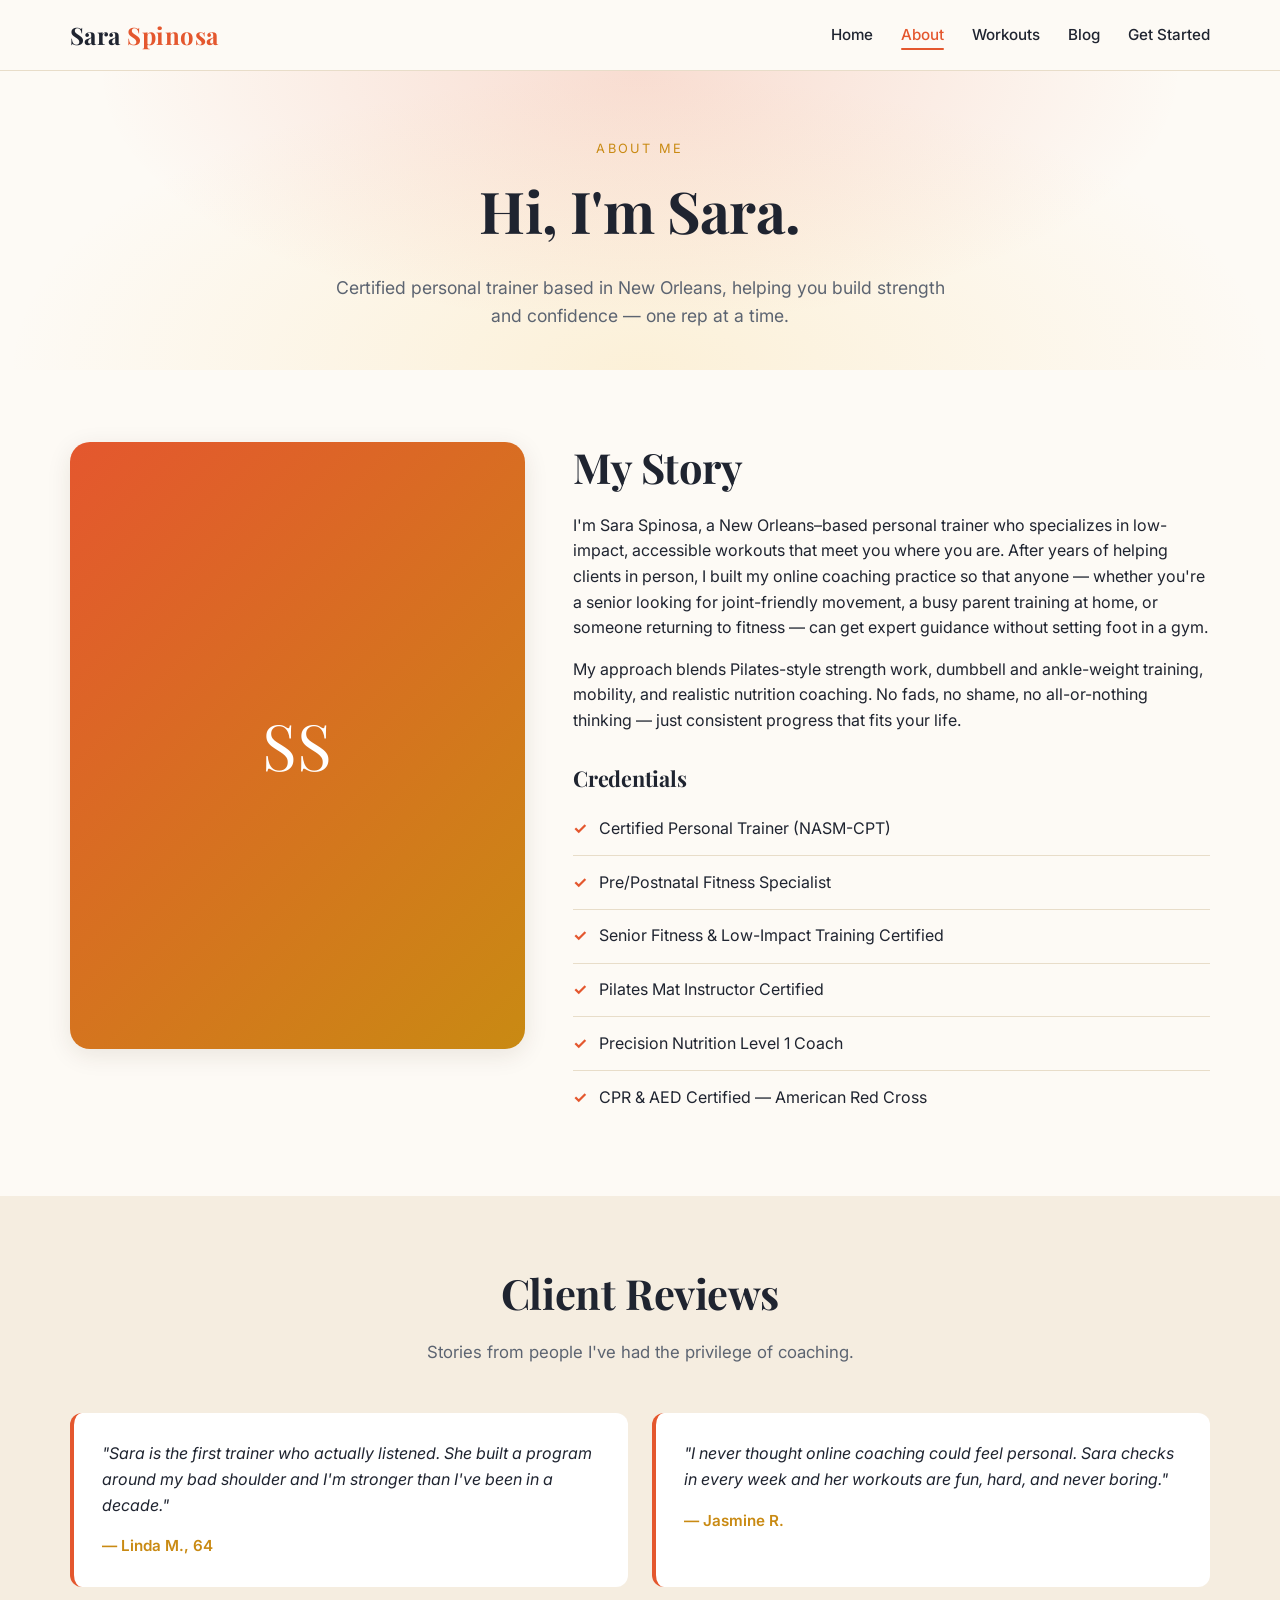
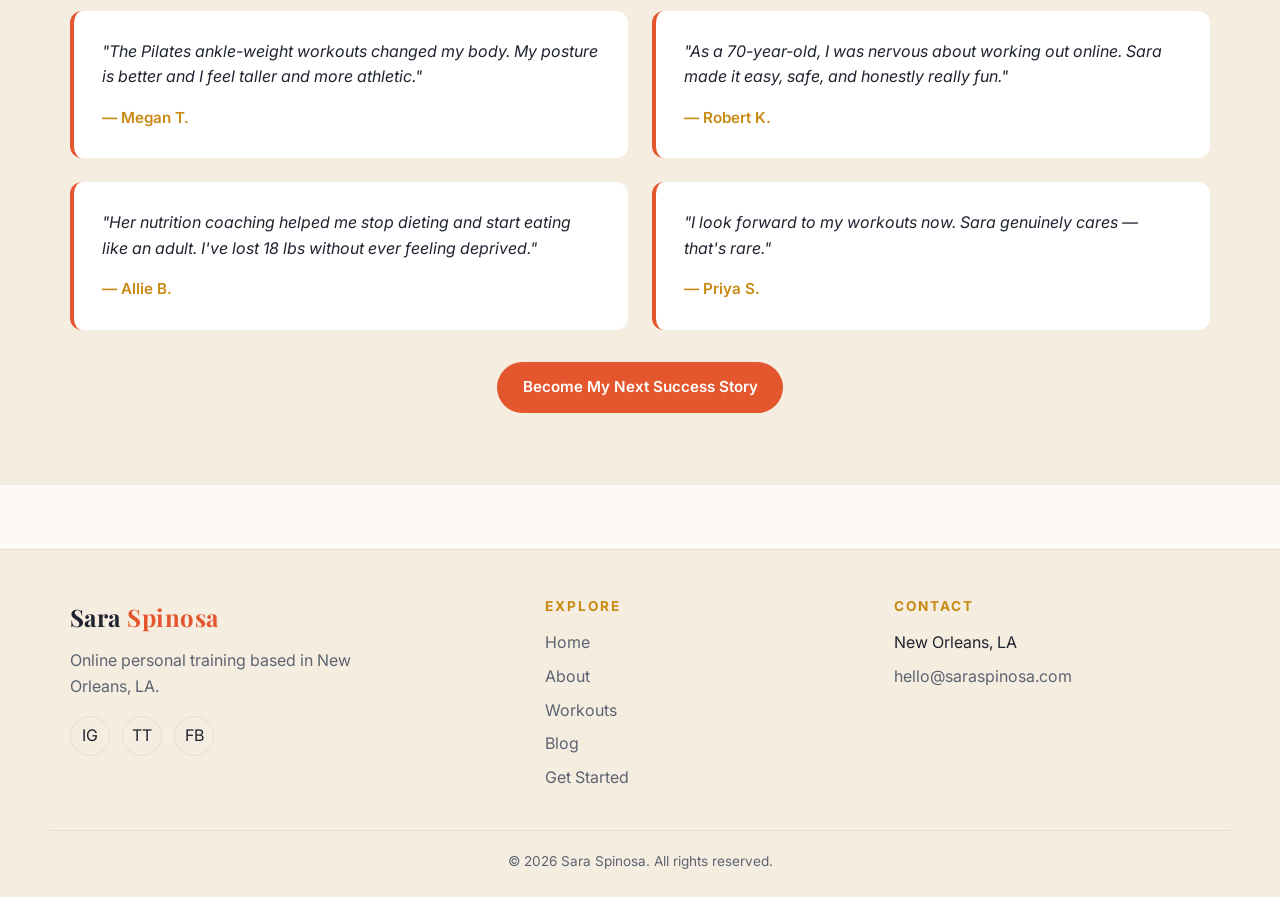
==== about.html @ 0bcc3a2d "Add files via upload" ====
<!DOCTYPE html>
<html lang="en">
<head>
  <meta charset="UTF-8" />
  <meta name="viewport" content="width=device-width, initial-scale=1.0" />
  <title>About Sara — Personal Trainer in New Orleans</title>
  <meta name="description" content="Meet Sara Spinosa — certified personal trainer in New Orleans, LA, specializing in low-impact, Pilates-style, and at-home strength training." />
  <link rel="preconnect" href="https://fonts.googleapis.com" />
  <link rel="preconnect" href="https://fonts.gstatic.com" crossorigin />
  <link href="https://fonts.googleapis.com/css2?family=Inter:wght@400;500;600;700&family=Playfair+Display:wght@600;700&display=swap" rel="stylesheet" />
  <link rel="stylesheet" href="css/styles.css" />
</head>
<body>
  <header class="navbar">
    <div class="nav-inner">
      <a href="index.html" class="brand">Sara <span>Spinosa</span></a>
      <button class="nav-toggle" aria-label="Toggle menu">☰</button>
      <ul class="nav-links">
        <li><a href="index.html">Home</a></li>
        <li><a href="about.html">About</a></li>
        <li><a href="workouts.html">Workouts</a></li>
        <li><a href="blog.html">Blog</a></li>
        <li><a href="contact.html">Get Started</a></li>
      </ul>
    </div>
  </header>

  <section class="page-hero">
    <div class="container">
      <span class="hero-eyebrow">About Me</span>
      <h1>Hi, I'm Sara.</h1>
      <p>Certified personal trainer based in New Orleans, helping you build strength and confidence — one rep at a time.</p>
    </div>
  </section>

  <section class="section">
    <div class="container about-grid">
      <div class="profile-image" aria-label="Photo of Sara Spinosa">SS</div>
      <div>
        <h2>My Story</h2>
        <p>
          I'm Sara Spinosa, a New Orleans–based personal trainer who specializes in
          low-impact, accessible workouts that meet you where you are. After years
          of helping clients in person, I built my online coaching practice so that
          anyone — whether you're a senior looking for joint-friendly movement, a
          busy parent training at home, or someone returning to fitness — can get
          expert guidance without setting foot in a gym.
        </p>
        <p>
          My approach blends Pilates-style strength work, dumbbell and ankle-weight
          training, mobility, and realistic nutrition coaching. No fads, no shame,
          no all-or-nothing thinking — just consistent progress that fits your life.
        </p>

        <h3 style="margin-top:2rem;">Credentials</h3>
        <ul class="cred-list">
          <li>Certified Personal Trainer (NASM-CPT)</li>
          <li>Pre/Postnatal Fitness Specialist</li>
          <li>Senior Fitness &amp; Low-Impact Training Certified</li>
          <li>Pilates Mat Instructor Certified</li>
          <li>Precision Nutrition Level 1 Coach</li>
          <li>CPR &amp; AED Certified — American Red Cross</li>
        </ul>
      </div>
    </div>
  </section>

  <section class="section alt">
    <div class="container">
      <div class="section-header">
        <h2>Client Reviews</h2>
        <p>Stories from people I've had the privilege of coaching.</p>
      </div>
      <div class="grid cols-2">
        <div class="testimonial">
          <p>"Sara is the first trainer who actually listened. She built a program around my bad shoulder and I'm stronger than I've been in a decade."</p>
          <div class="who">— Linda M., 64</div>
        </div>
        <div class="testimonial">
          <p>"I never thought online coaching could feel personal. Sara checks in every week and her workouts are fun, hard, and never boring."</p>
          <div class="who">— Jasmine R.</div>
        </div>
        <div class="testimonial">
          <p>"The Pilates ankle-weight workouts changed my body. My posture is better and I feel taller and more athletic."</p>
          <div class="who">— Megan T.</div>
        </div>
        <div class="testimonial">
          <p>"As a 70-year-old, I was nervous about working out online. Sara made it easy, safe, and honestly really fun."</p>
          <div class="who">— Robert K.</div>
        </div>
        <div class="testimonial">
          <p>"Her nutrition coaching helped me stop dieting and start eating like an adult. I've lost 18 lbs without ever feeling deprived."</p>
          <div class="who">— Allie B.</div>
        </div>
        <div class="testimonial">
          <p>"I look forward to my workouts now. Sara genuinely cares — that's rare."</p>
          <div class="who">— Priya S.</div>
        </div>
      </div>
      <div class="text-center mt-2">
        <a href="contact.html" class="btn btn-primary">Become My Next Success Story</a>
      </div>
    </div>
  </section>

  <footer class="footer">
    <div class="container footer-grid">
      <div>
        <div class="brand">Sara <span style="color:var(--color-primary);">Spinosa</span></div>
        <p style="color:var(--color-muted); margin-top:0.75rem; max-width:340px;">
          Online personal training based in New Orleans, LA.
        </p>
        <div class="socials">
          <a href="https://instagram.com" target="_blank" rel="noopener" aria-label="Instagram">IG</a>
          <a href="https://tiktok.com" target="_blank" rel="noopener" aria-label="TikTok">TT</a>
          <a href="https://facebook.com" target="_blank" rel="noopener" aria-label="Facebook">FB</a>
        </div>
      </div>
      <div>
        <h4>Explore</h4>
        <ul>
          <li><a href="index.html">Home</a></li>
          <li><a href="about.html">About</a></li>
          <li><a href="workouts.html">Workouts</a></li>
          <li><a href="blog.html">Blog</a></li>
          <li><a href="contact.html">Get Started</a></li>
        </ul>
      </div>
      <div>
        <h4>Contact</h4>
        <ul>
          <li>New Orleans, LA</li>
          <li><a href="mailto:hello@saraspinosa.com">hello@saraspinosa.com</a></li>
        </ul>
      </div>
    </div>
    <div class="footer-bottom container">
      © <span id="year"></span> Sara Spinosa. All rights reserved.
    </div>
  </footer>

  <script src="js/main.js"></script>
</body>
</html>
---- css/styles.css ----
/* =============================
   Sara Spinosa — Personal Trainer
   Global Stylesheet
   ============================= */

:root {
  --color-bg: #fdfaf5;          /* warm off-white */
  --color-bg-alt: #f5ede0;      /* soft cream */
  --color-surface: #ffffff;
  --color-text: #1f2430;        /* deep charcoal */
  --color-muted: #5c6471;
  --color-primary: #e4572e;     /* warm coral / NOLA terracotta */
  --color-primary-dark: #b8421f;
  --color-accent: #c98a13;      /* deeper gold for contrast on light bg */
  --color-border: #e8ddc9;
  --shadow-md: 0 6px 24px rgba(60, 40, 20, 0.10);
  --radius-sm: 6px;
  --radius-md: 12px;
  --radius-lg: 20px;
  --max-width: 1180px;
  --font-display: "Playfair Display", "Georgia", serif;
  --font-body: "Inter", system-ui, -apple-system, "Segoe UI", Roboto, sans-serif;
}

* { box-sizing: border-box; }

html { scroll-behavior: smooth; }

body {
  margin: 0;
  font-family: var(--font-body);
  background: var(--color-bg);
  color: var(--color-text);
  line-height: 1.6;
  -webkit-font-smoothing: antialiased;
}

img { max-width: 100%; display: block; }

a {
  color: var(--color-accent);
  text-decoration: none;
  transition: color 0.2s ease;
}
a:hover { color: var(--color-primary); }

h1, h2, h3, h4 {
  font-family: var(--font-display);
  font-weight: 700;
  line-height: 1.2;
  margin: 0 0 0.5em;
  letter-spacing: -0.01em;
}
h1 { font-size: clamp(2.2rem, 5vw, 3.6rem); }
h2 { font-size: clamp(1.8rem, 3.5vw, 2.6rem); }
h3 { font-size: 1.35rem; }

p { margin: 0 0 1em; }

.container {
  max-width: var(--max-width);
  margin: 0 auto;
  padding: 0 1.25rem;
}

/* ---------- Navbar ---------- */
.navbar {
  position: sticky;
  top: 0;
  z-index: 50;
  background: rgba(253, 250, 245, 0.92);
  backdrop-filter: blur(10px);
  border-bottom: 1px solid var(--color-border);
}
.nav-inner {
  max-width: var(--max-width);
  margin: 0 auto;
  padding: 1rem 1.25rem;
  display: flex;
  align-items: center;
  justify-content: space-between;
}
.brand {
  font-family: var(--font-display);
  font-size: 1.5rem;
  color: var(--color-text);
  font-weight: 700;
  letter-spacing: 0.02em;
}
.brand span { color: var(--color-primary); }

.nav-links {
  display: flex;
  gap: 1.75rem;
  list-style: none;
  margin: 0;
  padding: 0;
}
.nav-links a {
  color: var(--color-text);
  font-weight: 500;
  font-size: 0.95rem;
  position: relative;
}
.nav-links a.active,
.nav-links a:hover { color: var(--color-primary); }
.nav-links a.active::after {
  content: "";
  position: absolute;
  left: 0; right: 0; bottom: -6px;
  height: 2px;
  background: var(--color-primary);
  border-radius: 2px;
}

.nav-toggle {
  display: none;
  background: none;
  border: 0;
  color: var(--color-text);
  font-size: 1.5rem;
  cursor: pointer;
}

@media (max-width: 760px) {
  .nav-toggle { display: block; }
  .nav-links {
    position: absolute;
    top: 100%;
    left: 0; right: 0;
    flex-direction: column;
    background: var(--color-bg-alt);
    padding: 1rem 1.25rem;
    gap: 1rem;
    border-bottom: 1px solid var(--color-border);
    display: none;
  }
  .nav-links.open { display: flex; }
}

/* ---------- Buttons ---------- */
.btn {
  display: inline-block;
  padding: 0.85rem 1.6rem;
  border-radius: 999px;
  font-weight: 600;
  font-size: 0.95rem;
  cursor: pointer;
  border: 0;
  transition: transform 0.15s ease, background 0.2s ease, color 0.2s ease;
}
.btn-primary {
  background: var(--color-primary);
  color: #fff;
}
.btn-primary:hover {
  background: var(--color-primary-dark);
  color: #fff;
  transform: translateY(-1px);
}
.btn-outline {
  background: transparent;
  color: var(--color-text);
  border: 2px solid var(--color-border);
}
.btn-outline:hover {
  border-color: var(--color-primary);
  color: var(--color-primary);
}

/* ---------- Hero ---------- */
.hero {
  position: relative;
  padding: 5rem 0 4rem;
  background:
    radial-gradient(ellipse at top right, rgba(228, 87, 46, 0.18), transparent 60%),
    radial-gradient(ellipse at bottom left, rgba(246, 196, 83, 0.22), transparent 60%),
    var(--color-bg);
  overflow: hidden;
}
.hero-grid {
  display: grid;
  grid-template-columns: 1.1fr 1fr;
  gap: 3rem;
  align-items: center;
}
.hero-eyebrow {
  display: inline-block;
  text-transform: uppercase;
  letter-spacing: 0.18em;
  font-size: 0.8rem;
  color: var(--color-accent);
  margin-bottom: 1rem;
}
.hero p.lead {
  font-size: 1.15rem;
  color: var(--color-muted);
  max-width: 540px;
  margin-bottom: 2rem;
}
.hero-cta { display: flex; gap: 1rem; flex-wrap: wrap; }

.hero-media {
  aspect-ratio: 4 / 5;
  background: linear-gradient(135deg, #fff5e6, #fce5cf);
  border-radius: var(--radius-lg);
  border: 1px solid var(--color-border);
  display: flex;
  align-items: center;
  justify-content: center;
  color: var(--color-muted);
  font-size: 0.9rem;
  text-align: center;
  padding: 1rem;
  box-shadow: var(--shadow-md);
}

@media (max-width: 820px) {
  .hero-grid { grid-template-columns: 1fr; }
  .hero-media { aspect-ratio: 16 / 10; }
}

/* ---------- Sections ---------- */
section.section {
  padding: 4.5rem 0;
}
section.section.alt { background: var(--color-bg-alt); }

.section-header {
  text-align: center;
  max-width: 720px;
  margin: 0 auto 3rem;
}
.section-header p {
  color: var(--color-muted);
  font-size: 1.05rem;
}

/* ---------- Cards / Grid ---------- */
.grid {
  display: grid;
  gap: 1.5rem;
}
.grid.cols-3 { grid-template-columns: repeat(3, 1fr); }
.grid.cols-2 { grid-template-columns: repeat(2, 1fr); }

@media (max-width: 880px) {
  .grid.cols-3 { grid-template-columns: 1fr 1fr; }
}
@media (max-width: 580px) {
  .grid.cols-3, .grid.cols-2 { grid-template-columns: 1fr; }
}

.card {
  background: var(--color-surface);
  border: 1px solid var(--color-border);
  border-radius: var(--radius-md);
  padding: 1.6rem;
  transition: transform 0.2s ease, border-color 0.2s ease;
}
.card:hover {
  transform: translateY(-3px);
  border-color: var(--color-primary);
}
.card .icon {
  font-size: 1.6rem;
  margin-bottom: 0.75rem;
}
.card h3 { margin-bottom: 0.5rem; }
.card p { color: var(--color-muted); margin: 0; }

/* ---------- Video grid ---------- */
.video-card {
  background: var(--color-surface);
  border: 1px solid var(--color-border);
  border-radius: var(--radius-md);
  overflow: hidden;
  display: flex;
  flex-direction: column;
}
.video-thumb {
  aspect-ratio: 16 / 9;
  background: linear-gradient(135deg, #fce5cf, #f5d6b3);
  display: flex;
  align-items: center;
  justify-content: center;
  color: #6b5740;
  font-weight: 500;
  position: relative;
}
.video-thumb::after {
  content: "▶";
  position: absolute;
  width: 56px; height: 56px;
  border-radius: 50%;
  background: rgba(228, 87, 46, 0.9);
  color: #fff;
  display: flex;
  align-items: center;
  justify-content: center;
  font-size: 1.2rem;
  padding-left: 4px;
  box-shadow: 0 4px 12px rgba(0,0,0,0.4);
}
.video-card .body {
  padding: 1.1rem 1.25rem 1.4rem;
}
.video-card h4 {
  margin: 0 0 0.3rem;
  font-family: var(--font-body);
  font-size: 1.05rem;
}
.video-card p { color: var(--color-muted); margin: 0; font-size: 0.92rem; }

/* ---------- Testimonials ---------- */
.testimonial {
  background: var(--color-surface);
  border-radius: var(--radius-md);
  padding: 1.75rem;
  border-left: 4px solid var(--color-primary);
}
.testimonial p { font-style: italic; color: var(--color-text); }
.testimonial .who {
  margin-top: 1rem;
  color: var(--color-accent);
  font-weight: 600;
  font-style: normal;
  font-size: 0.95rem;
}

/* ---------- Form ---------- */
.form {
  background: var(--color-surface);
  padding: 2rem;
  border-radius: var(--radius-md);
  border: 1px solid var(--color-border);
}
.form .row {
  display: grid;
  grid-template-columns: 1fr 1fr;
  gap: 1rem;
}
@media (max-width: 580px) { .form .row { grid-template-columns: 1fr; } }

.field { margin-bottom: 1.1rem; }
.field label {
  display: block;
  font-size: 0.9rem;
  margin-bottom: 0.4rem;
  color: var(--color-muted);
  font-weight: 500;
}
.field input,
.field select,
.field textarea {
  width: 100%;
  padding: 0.75rem 0.9rem;
  background: #fffaf2;
  border: 1px solid var(--color-border);
  border-radius: var(--radius-sm);
  color: var(--color-text);
  font-family: inherit;
  font-size: 1rem;
  transition: border-color 0.2s ease;
}
.field textarea { min-height: 120px; resize: vertical; }
.field input:focus,
.field select:focus,
.field textarea:focus {
  outline: none;
  border-color: var(--color-primary);
}
.checkbox-group {
  display: grid;
  grid-template-columns: repeat(2, 1fr);
  gap: 0.5rem;
}
.checkbox-group label {
  display: flex;
  align-items: center;
  gap: 0.5rem;
  font-size: 0.95rem;
  color: var(--color-text);
  font-weight: 400;
}
@media (max-width: 580px) { .checkbox-group { grid-template-columns: 1fr; } }

.form-success {
  display: none;
  background: #e6f6e8;
  border: 1px solid #6db872;
  color: #1f5723;
  padding: 1rem;
  border-radius: var(--radius-sm);
  margin-bottom: 1rem;
}
.form-error {
  display: none;
  background: #fdecea;
  border: 1px solid #d8625b;
  color: #7a1f1a;
  padding: 1rem;
  border-radius: var(--radius-sm);
  margin-bottom: 1rem;
}
.form-error.show { display: block; }
.form-success.show { display: block; }

/* ---------- Blog list ---------- */
.blog-card {
  background: var(--color-surface);
  border: 1px solid var(--color-border);
  border-radius: var(--radius-md);
  padding: 1.75rem;
  display: flex;
  flex-direction: column;
  transition: border-color 0.2s ease, transform 0.2s ease;
}
.blog-card:hover { border-color: var(--color-primary); transform: translateY(-3px); }
.blog-card .meta {
  font-size: 0.8rem;
  text-transform: uppercase;
  letter-spacing: 0.12em;
  color: var(--color-accent);
  margin-bottom: 0.5rem;
}
.blog-card h3 a { color: var(--color-text); }
.blog-card h3 a:hover { color: var(--color-primary); }
.blog-card p { color: var(--color-muted); flex: 1; }
.blog-card .read-more { font-weight: 600; }

/* ---------- About page ---------- */
.about-grid {
  display: grid;
  grid-template-columns: 1fr 1.4fr;
  gap: 3rem;
  align-items: start;
}
@media (max-width: 820px) { .about-grid { grid-template-columns: 1fr; } }

.profile-image {
  aspect-ratio: 3 / 4;
  background: linear-gradient(135deg, var(--color-primary), var(--color-accent));
  border-radius: var(--radius-lg);
  display: flex;
  align-items: center;
  justify-content: center;
  color: #fff;
  font-family: var(--font-display);
  font-size: 4rem;
  box-shadow: var(--shadow-md);
}

.cred-list {
  list-style: none;
  padding: 0;
  margin: 0;
}
.cred-list li {
  padding: 0.85rem 0;
  border-bottom: 1px solid var(--color-border);
  display: flex;
  gap: 0.75rem;
}
.cred-list li::before {
  content: "✓";
  color: var(--color-primary);
  font-weight: 700;
}
.cred-list li:last-child { border-bottom: 0; }

/* ---------- Footer ---------- */
.footer {
  background: var(--color-bg-alt);
  border-top: 1px solid var(--color-border);
  padding: 3rem 0 1.5rem;
  margin-top: 4rem;
}
.footer-grid {
  display: grid;
  grid-template-columns: 1.4fr 1fr 1fr;
  gap: 2rem;
  margin-bottom: 2rem;
}
@media (max-width: 720px) { .footer-grid { grid-template-columns: 1fr; } }

.footer h4 {
  font-family: var(--font-body);
  font-size: 0.85rem;
  text-transform: uppercase;
  letter-spacing: 0.15em;
  color: var(--color-accent);
  margin-bottom: 1rem;
}
.footer ul { list-style: none; padding: 0; margin: 0; }
.footer ul li { margin-bottom: 0.5rem; }
.footer ul a { color: var(--color-muted); }
.footer ul a:hover { color: var(--color-primary); }

.socials { display: flex; gap: 0.75rem; margin-top: 1rem; }
.socials a {
  width: 40px; height: 40px;
  display: inline-flex;
  align-items: center;
  justify-content: center;
  border: 1px solid var(--color-border);
  border-radius: 50%;
  color: var(--color-text);
  font-size: 1rem;
  transition: all 0.2s ease;
}
.socials a {
  color: var(--color-text);
}
.socials a:hover {
  background: var(--color-primary);
  border-color: var(--color-primary);
  color: #fff;
}

.footer-bottom {
  border-top: 1px solid var(--color-border);
  padding-top: 1.25rem;
  text-align: center;
  color: var(--color-muted);
  font-size: 0.85rem;
}

/* ---------- Page hero (smaller) ---------- */
.page-hero {
  padding: 4rem 0 2.5rem;
  text-align: center;
  background:
    radial-gradient(ellipse at top, rgba(228, 87, 46, 0.18), transparent 60%),
    radial-gradient(ellipse at bottom, rgba(246, 196, 83, 0.18), transparent 70%),
    var(--color-bg);
}
.page-hero p {
  color: var(--color-muted);
  font-size: 1.1rem;
  max-width: 640px;
  margin: 0 auto;
}

/* ---------- Workout filter pills ---------- */
.pills {
  display: flex;
  flex-wrap: wrap;
  gap: 0.5rem;
  justify-content: center;
  margin-bottom: 2.5rem;
}
.pill {
  background: var(--color-surface);
  color: var(--color-text);
  border: 1px solid var(--color-border);
  padding: 0.55rem 1.1rem;
  border-radius: 999px;
  font-size: 0.9rem;
  font-weight: 500;
  cursor: pointer;
  transition: all 0.2s ease;
}
.pill:hover { border-color: var(--color-primary); }
.pill.active {
  background: var(--color-primary);
  border-color: var(--color-primary);
  color: #fff;
}

/* ---------- Utility ---------- */
.text-center { text-align: center; }
.mt-2 { margin-top: 2rem; }
.mb-0 { margin-bottom: 0; }
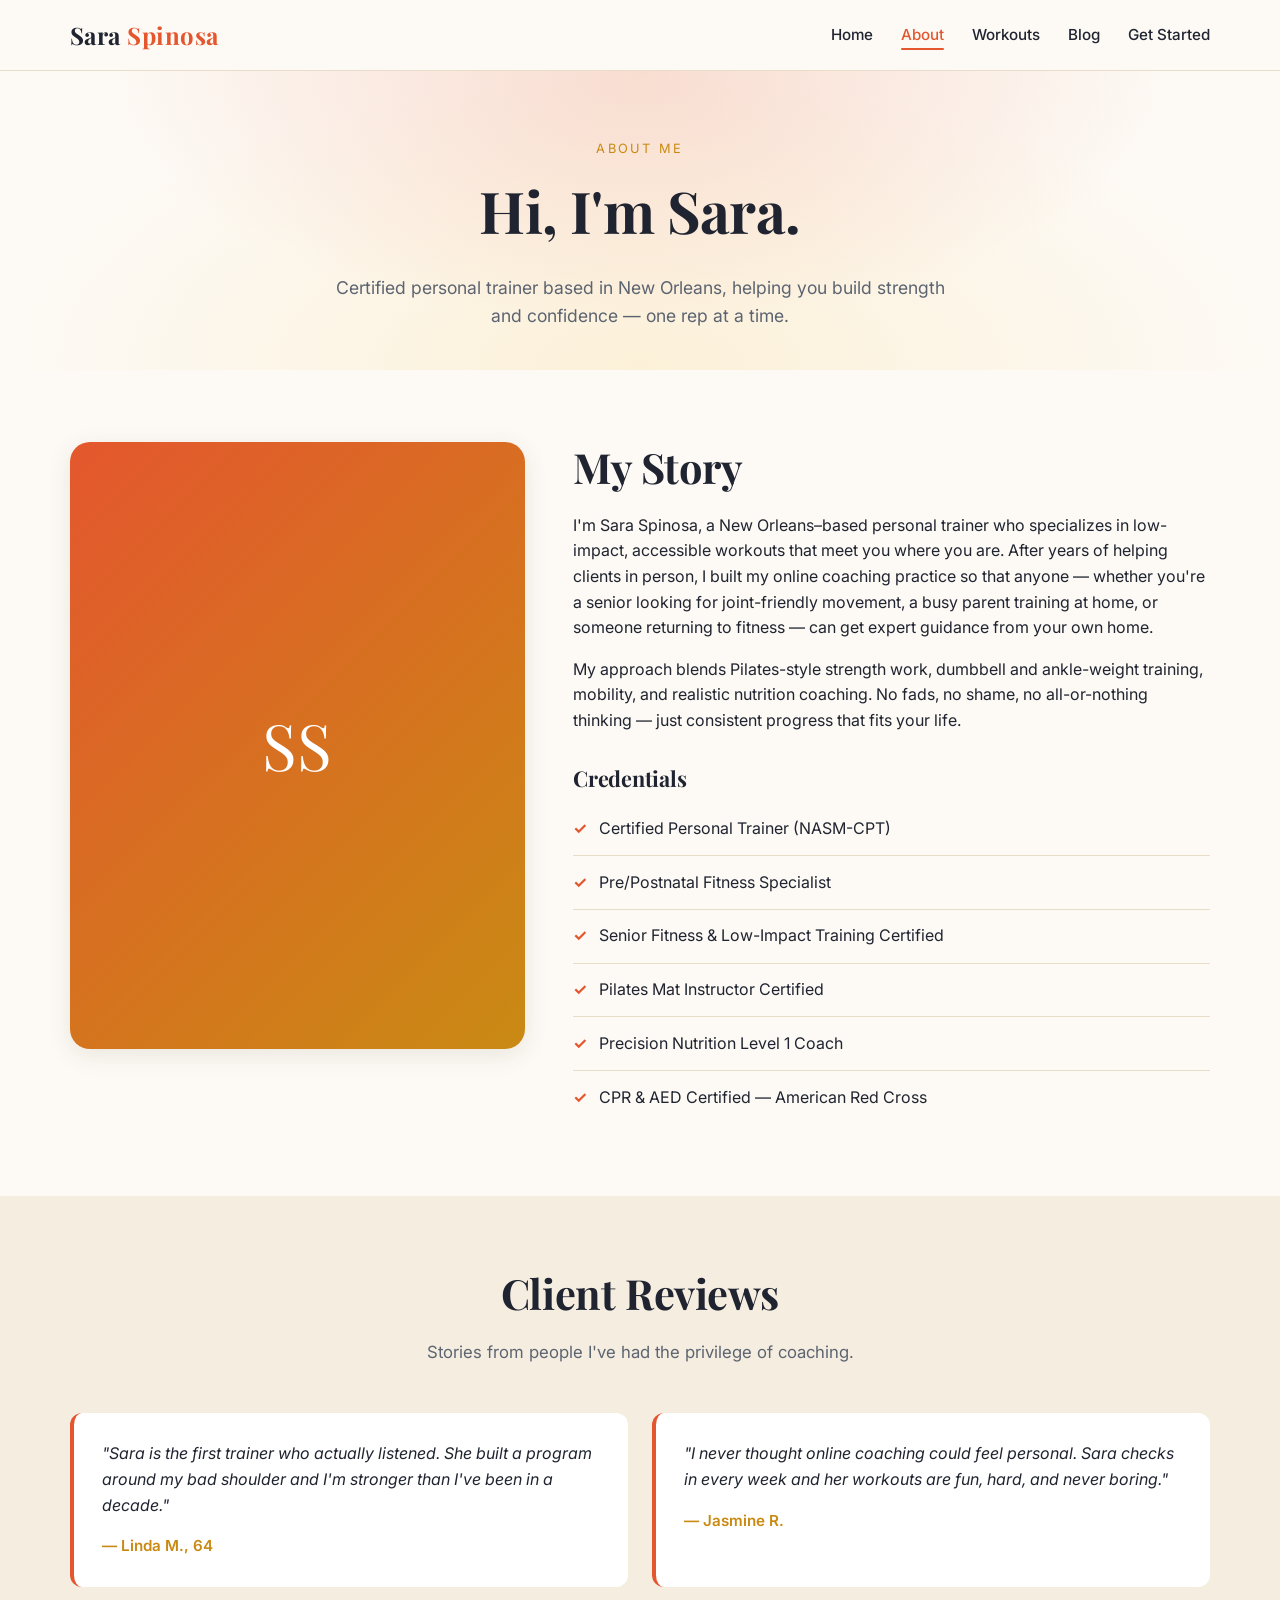
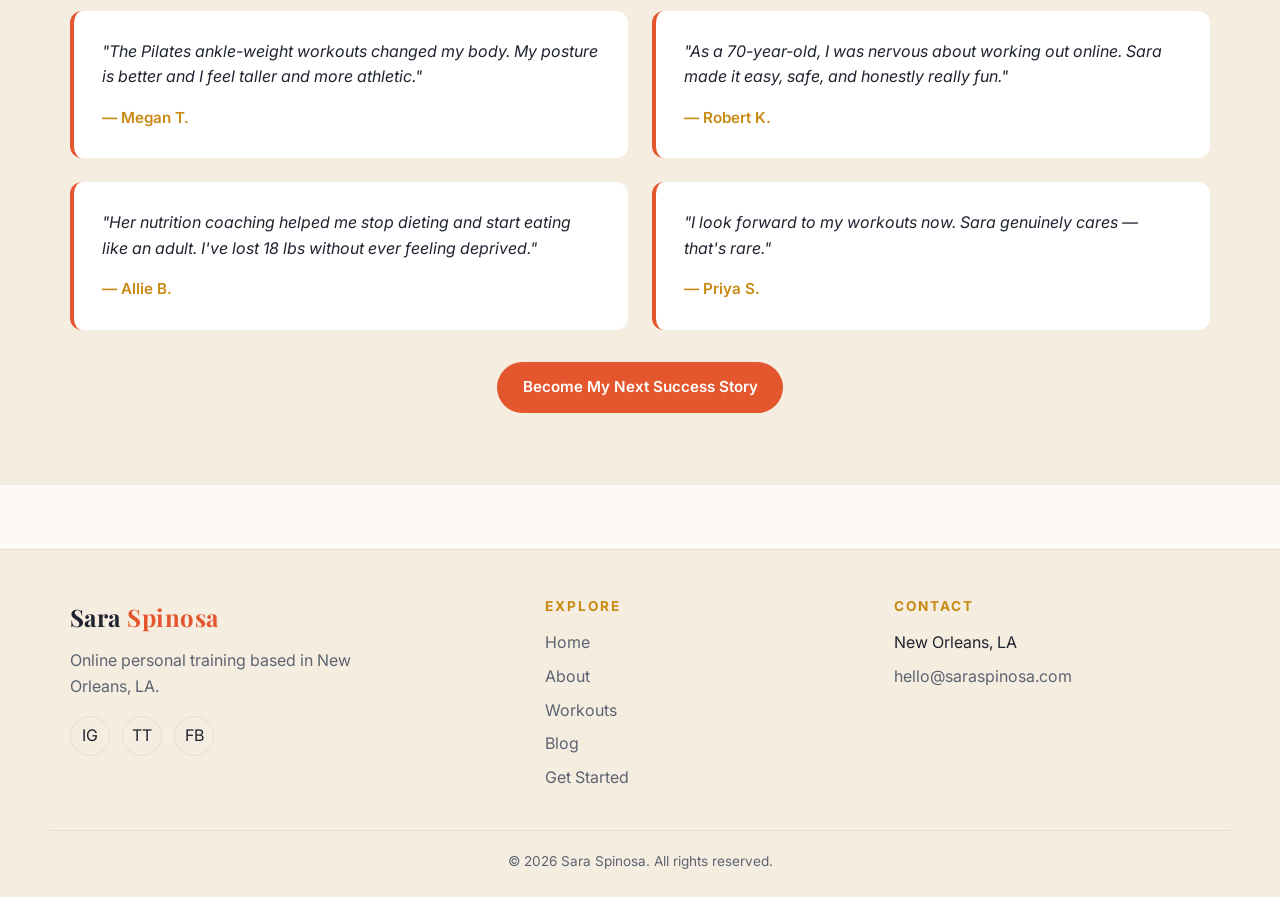
==== commit d93bd52a: "new story" ====
--- a/about.html
+++ b/about.html
@@ -1,144 +1,144 @@
-<!DOCTYPE html>
-<html lang="en">
-<head>
-  <meta charset="UTF-8" />
-  <meta name="viewport" content="width=device-width, initial-scale=1.0" />
-  <title>About Sara — Personal Trainer in New Orleans</title>
-  <meta name="description" content="Meet Sara Spinosa — certified personal trainer in New Orleans, LA, specializing in low-impact, Pilates-style, and at-home strength training." />
-  <link rel="preconnect" href="https://fonts.googleapis.com" />
-  <link rel="preconnect" href="https://fonts.gstatic.com" crossorigin />
-  <link href="https://fonts.googleapis.com/css2?family=Inter:wght@400;500;600;700&family=Playfair+Display:wght@600;700&display=swap" rel="stylesheet" />
-  <link rel="stylesheet" href="css/styles.css" />
-</head>
-<body>
-  <header class="navbar">
-    <div class="nav-inner">
-      <a href="index.html" class="brand">Sara <span>Spinosa</span></a>
-      <button class="nav-toggle" aria-label="Toggle menu">☰</button>
-      <ul class="nav-links">
-        <li><a href="index.html">Home</a></li>
-        <li><a href="about.html">About</a></li>
-        <li><a href="workouts.html">Workouts</a></li>
-        <li><a href="blog.html">Blog</a></li>
-        <li><a href="contact.html">Get Started</a></li>
-      </ul>
-    </div>
-  </header>
-
-  <section class="page-hero">
-    <div class="container">
-      <span class="hero-eyebrow">About Me</span>
-      <h1>Hi, I'm Sara.</h1>
-      <p>Certified personal trainer based in New Orleans, helping you build strength and confidence — one rep at a time.</p>
-    </div>
-  </section>
-
-  <section class="section">
-    <div class="container about-grid">
-      <div class="profile-image" aria-label="Photo of Sara Spinosa">SS</div>
-      <div>
-        <h2>My Story</h2>
-        <p>
-          I'm Sara Spinosa, a New Orleans–based personal trainer who specializes in
-          low-impact, accessible workouts that meet you where you are. After years
-          of helping clients in person, I built my online coaching practice so that
-          anyone — whether you're a senior looking for joint-friendly movement, a
-          busy parent training at home, or someone returning to fitness — can get
-          expert guidance without setting foot in a gym.
-        </p>
-        <p>
-          My approach blends Pilates-style strength work, dumbbell and ankle-weight
-          training, mobility, and realistic nutrition coaching. No fads, no shame,
-          no all-or-nothing thinking — just consistent progress that fits your life.
-        </p>
-
-        <h3 style="margin-top:2rem;">Credentials</h3>
-        <ul class="cred-list">
-          <li>Certified Personal Trainer (NASM-CPT)</li>
-          <li>Pre/Postnatal Fitness Specialist</li>
-          <li>Senior Fitness &amp; Low-Impact Training Certified</li>
-          <li>Pilates Mat Instructor Certified</li>
-          <li>Precision Nutrition Level 1 Coach</li>
-          <li>CPR &amp; AED Certified — American Red Cross</li>
-        </ul>
-      </div>
-    </div>
-  </section>
-
-  <section class="section alt">
-    <div class="container">
-      <div class="section-header">
-        <h2>Client Reviews</h2>
-        <p>Stories from people I've had the privilege of coaching.</p>
-      </div>
-      <div class="grid cols-2">
-        <div class="testimonial">
-          <p>"Sara is the first trainer who actually listened. She built a program around my bad shoulder and I'm stronger than I've been in a decade."</p>
-          <div class="who">— Linda M., 64</div>
-        </div>
-        <div class="testimonial">
-          <p>"I never thought online coaching could feel personal. Sara checks in every week and her workouts are fun, hard, and never boring."</p>
-          <div class="who">— Jasmine R.</div>
-        </div>
-        <div class="testimonial">
-          <p>"The Pilates ankle-weight workouts changed my body. My posture is better and I feel taller and more athletic."</p>
-          <div class="who">— Megan T.</div>
-        </div>
-        <div class="testimonial">
-          <p>"As a 70-year-old, I was nervous about working out online. Sara made it easy, safe, and honestly really fun."</p>
-          <div class="who">— Robert K.</div>
-        </div>
-        <div class="testimonial">
-          <p>"Her nutrition coaching helped me stop dieting and start eating like an adult. I've lost 18 lbs without ever feeling deprived."</p>
-          <div class="who">— Allie B.</div>
-        </div>
-        <div class="testimonial">
-          <p>"I look forward to my workouts now. Sara genuinely cares — that's rare."</p>
-          <div class="who">— Priya S.</div>
-        </div>
-      </div>
-      <div class="text-center mt-2">
-        <a href="contact.html" class="btn btn-primary">Become My Next Success Story</a>
-      </div>
-    </div>
-  </section>
-
-  <footer class="footer">
-    <div class="container footer-grid">
-      <div>
-        <div class="brand">Sara <span style="color:var(--color-primary);">Spinosa</span></div>
-        <p style="color:var(--color-muted); margin-top:0.75rem; max-width:340px;">
-          Online personal training based in New Orleans, LA.
-        </p>
-        <div class="socials">
-          <a href="https://instagram.com" target="_blank" rel="noopener" aria-label="Instagram">IG</a>
-          <a href="https://tiktok.com" target="_blank" rel="noopener" aria-label="TikTok">TT</a>
-          <a href="https://facebook.com" target="_blank" rel="noopener" aria-label="Facebook">FB</a>
-        </div>
-      </div>
-      <div>
-        <h4>Explore</h4>
-        <ul>
-          <li><a href="index.html">Home</a></li>
-          <li><a href="about.html">About</a></li>
-          <li><a href="workouts.html">Workouts</a></li>
-          <li><a href="blog.html">Blog</a></li>
-          <li><a href="contact.html">Get Started</a></li>
-        </ul>
-      </div>
-      <div>
-        <h4>Contact</h4>
-        <ul>
-          <li>New Orleans, LA</li>
-          <li><a href="mailto:hello@saraspinosa.com">hello@saraspinosa.com</a></li>
-        </ul>
-      </div>
-    </div>
-    <div class="footer-bottom container">
-      © <span id="year"></span> Sara Spinosa. All rights reserved.
-    </div>
-  </footer>
-
-  <script src="js/main.js"></script>
-</body>
-</html>
+<!DOCTYPE html>
+<html lang="en">
+<head>
+  <meta charset="UTF-8" />
+  <meta name="viewport" content="width=device-width, initial-scale=1.0" />
+  <title>About Sara — Personal Trainer in New Orleans</title>
+  <meta name="description" content="Meet Sara Spinosa — certified personal trainer in New Orleans, LA, specializing in low-impact, Pilates-style, and at-home strength training." />
+  <link rel="preconnect" href="https://fonts.googleapis.com" />
+  <link rel="preconnect" href="https://fonts.gstatic.com" crossorigin />
+  <link href="https://fonts.googleapis.com/css2?family=Inter:wght@400;500;600;700&family=Playfair+Display:wght@600;700&display=swap" rel="stylesheet" />
+  <link rel="stylesheet" href="css/styles.css" />
+</head>
+<body>
+  <header class="navbar">
+    <div class="nav-inner">
+      <a href="index.html" class="brand">Sara <span>Spinosa</span></a>
+      <button class="nav-toggle" aria-label="Toggle menu">☰</button>
+      <ul class="nav-links">
+        <li><a href="index.html">Home</a></li>
+        <li><a href="about.html">About</a></li>
+        <li><a href="workouts.html">Workouts</a></li>
+        <li><a href="blog.html">Blog</a></li>
+        <li><a href="contact.html">Get Started</a></li>
+      </ul>
+    </div>
+  </header>
+
+  <section class="page-hero">
+    <div class="container">
+      <span class="hero-eyebrow">About Me</span>
+      <h1>Hi, I'm Sara.</h1>
+      <p>Certified personal trainer based in New Orleans, helping you build strength and confidence — one rep at a time.</p>
+    </div>
+  </section>
+
+  <section class="section">
+    <div class="container about-grid">
+      <div class="profile-image" aria-label="Photo of Sara Spinosa">SS</div>
+      <div>
+        <h2>My Story</h2>
+        <p>
+          I'm Sara Spinosa, a New Orleans–based personal trainer who specializes in
+          low-impact, accessible workouts that meet you where you are. After years
+          of helping clients in person, I built my online coaching practice so that
+          anyone — whether you're a senior looking for joint-friendly movement, a
+          busy parent training at home, or someone returning to fitness — can get
+          expert guidance from your own home.
+        </p>
+        <p>
+          My approach blends Pilates-style strength work, dumbbell and ankle-weight
+          training, mobility, and realistic nutrition coaching. No fads, no shame,
+          no all-or-nothing thinking — just consistent progress that fits your life.
+        </p>
+
+        <h3 style="margin-top:2rem;">Credentials</h3>
+        <ul class="cred-list">
+          <li>Certified Personal Trainer (NASM-CPT)</li>
+          <li>Pre/Postnatal Fitness Specialist</li>
+          <li>Senior Fitness &amp; Low-Impact Training Certified</li>
+          <li>Pilates Mat Instructor Certified</li>
+          <li>Precision Nutrition Level 1 Coach</li>
+          <li>CPR &amp; AED Certified — American Red Cross</li>
+        </ul>
+      </div>
+    </div>
+  </section>
+
+  <section class="section alt">
+    <div class="container">
+      <div class="section-header">
+        <h2>Client Reviews</h2>
+        <p>Stories from people I've had the privilege of coaching.</p>
+      </div>
+      <div class="grid cols-2">
+        <div class="testimonial">
+          <p>"Sara is the first trainer who actually listened. She built a program around my bad shoulder and I'm stronger than I've been in a decade."</p>
+          <div class="who">— Linda M., 64</div>
+        </div>
+        <div class="testimonial">
+          <p>"I never thought online coaching could feel personal. Sara checks in every week and her workouts are fun, hard, and never boring."</p>
+          <div class="who">— Jasmine R.</div>
+        </div>
+        <div class="testimonial">
+          <p>"The Pilates ankle-weight workouts changed my body. My posture is better and I feel taller and more athletic."</p>
+          <div class="who">— Megan T.</div>
+        </div>
+        <div class="testimonial">
+          <p>"As a 70-year-old, I was nervous about working out online. Sara made it easy, safe, and honestly really fun."</p>
+          <div class="who">— Robert K.</div>
+        </div>
+        <div class="testimonial">
+          <p>"Her nutrition coaching helped me stop dieting and start eating like an adult. I've lost 18 lbs without ever feeling deprived."</p>
+          <div class="who">— Allie B.</div>
+        </div>
+        <div class="testimonial">
+          <p>"I look forward to my workouts now. Sara genuinely cares — that's rare."</p>
+          <div class="who">— Priya S.</div>
+        </div>
+      </div>
+      <div class="text-center mt-2">
+        <a href="contact.html" class="btn btn-primary">Become My Next Success Story</a>
+      </div>
+    </div>
+  </section>
+
+  <footer class="footer">
+    <div class="container footer-grid">
+      <div>
+        <div class="brand">Sara <span style="color:var(--color-primary);">Spinosa</span></div>
+        <p style="color:var(--color-muted); margin-top:0.75rem; max-width:340px;">
+          Online personal training based in New Orleans, LA.
+        </p>
+        <div class="socials">
+          <a href="https://instagram.com" target="_blank" rel="noopener" aria-label="Instagram">IG</a>
+          <a href="https://tiktok.com" target="_blank" rel="noopener" aria-label="TikTok">TT</a>
+          <a href="https://facebook.com" target="_blank" rel="noopener" aria-label="Facebook">FB</a>
+        </div>
+      </div>
+      <div>
+        <h4>Explore</h4>
+        <ul>
+          <li><a href="index.html">Home</a></li>
+          <li><a href="about.html">About</a></li>
+          <li><a href="workouts.html">Workouts</a></li>
+          <li><a href="blog.html">Blog</a></li>
+          <li><a href="contact.html">Get Started</a></li>
+        </ul>
+      </div>
+      <div>
+        <h4>Contact</h4>
+        <ul>
+          <li>New Orleans, LA</li>
+          <li><a href="mailto:hello@saraspinosa.com">hello@saraspinosa.com</a></li>
+        </ul>
+      </div>
+    </div>
+    <div class="footer-bottom container">
+      © <span id="year"></span> Sara Spinosa. All rights reserved.
+    </div>
+  </footer>
+
+  <script src="js/main.js"></script>
+</body>
+</html>
--- a/css/styles.css
+++ b/css/styles.css
@@ -1,574 +1,574 @@
-/* =============================
-   Sara Spinosa — Personal Trainer
-   Global Stylesheet
-   ============================= */
-
-:root {
-  --color-bg: #fdfaf5;          /* warm off-white */
-  --color-bg-alt: #f5ede0;      /* soft cream */
-  --color-surface: #ffffff;
-  --color-text: #1f2430;        /* deep charcoal */
-  --color-muted: #5c6471;
-  --color-primary: #e4572e;     /* warm coral / NOLA terracotta */
-  --color-primary-dark: #b8421f;
-  --color-accent: #c98a13;      /* deeper gold for contrast on light bg */
-  --color-border: #e8ddc9;
-  --shadow-md: 0 6px 24px rgba(60, 40, 20, 0.10);
-  --radius-sm: 6px;
-  --radius-md: 12px;
-  --radius-lg: 20px;
-  --max-width: 1180px;
-  --font-display: "Playfair Display", "Georgia", serif;
-  --font-body: "Inter", system-ui, -apple-system, "Segoe UI", Roboto, sans-serif;
-}
-
-* { box-sizing: border-box; }
-
-html { scroll-behavior: smooth; }
-
-body {
-  margin: 0;
-  font-family: var(--font-body);
-  background: var(--color-bg);
-  color: var(--color-text);
-  line-height: 1.6;
-  -webkit-font-smoothing: antialiased;
-}
-
-img { max-width: 100%; display: block; }
-
-a {
-  color: var(--color-accent);
-  text-decoration: none;
-  transition: color 0.2s ease;
-}
-a:hover { color: var(--color-primary); }
-
-h1, h2, h3, h4 {
-  font-family: var(--font-display);
-  font-weight: 700;
-  line-height: 1.2;
-  margin: 0 0 0.5em;
-  letter-spacing: -0.01em;
-}
-h1 { font-size: clamp(2.2rem, 5vw, 3.6rem); }
-h2 { font-size: clamp(1.8rem, 3.5vw, 2.6rem); }
-h3 { font-size: 1.35rem; }
-
-p { margin: 0 0 1em; }
-
-.container {
-  max-width: var(--max-width);
-  margin: 0 auto;
-  padding: 0 1.25rem;
-}
-
-/* ---------- Navbar ---------- */
-.navbar {
-  position: sticky;
-  top: 0;
-  z-index: 50;
-  background: rgba(253, 250, 245, 0.92);
-  backdrop-filter: blur(10px);
-  border-bottom: 1px solid var(--color-border);
-}
-.nav-inner {
-  max-width: var(--max-width);
-  margin: 0 auto;
-  padding: 1rem 1.25rem;
-  display: flex;
-  align-items: center;
-  justify-content: space-between;
-}
-.brand {
-  font-family: var(--font-display);
-  font-size: 1.5rem;
-  color: var(--color-text);
-  font-weight: 700;
-  letter-spacing: 0.02em;
-}
-.brand span { color: var(--color-primary); }
-
-.nav-links {
-  display: flex;
-  gap: 1.75rem;
-  list-style: none;
-  margin: 0;
-  padding: 0;
-}
-.nav-links a {
-  color: var(--color-text);
-  font-weight: 500;
-  font-size: 0.95rem;
-  position: relative;
-}
-.nav-links a.active,
-.nav-links a:hover { color: var(--color-primary); }
-.nav-links a.active::after {
-  content: "";
-  position: absolute;
-  left: 0; right: 0; bottom: -6px;
-  height: 2px;
-  background: var(--color-primary);
-  border-radius: 2px;
-}
-
-.nav-toggle {
-  display: none;
-  background: none;
-  border: 0;
-  color: var(--color-text);
-  font-size: 1.5rem;
-  cursor: pointer;
-}
-
-@media (max-width: 760px) {
-  .nav-toggle { display: block; }
-  .nav-links {
-    position: absolute;
-    top: 100%;
-    left: 0; right: 0;
-    flex-direction: column;
-    background: var(--color-bg-alt);
-    padding: 1rem 1.25rem;
-    gap: 1rem;
-    border-bottom: 1px solid var(--color-border);
-    display: none;
-  }
-  .nav-links.open { display: flex; }
-}
-
-/* ---------- Buttons ---------- */
-.btn {
-  display: inline-block;
-  padding: 0.85rem 1.6rem;
-  border-radius: 999px;
-  font-weight: 600;
-  font-size: 0.95rem;
-  cursor: pointer;
-  border: 0;
-  transition: transform 0.15s ease, background 0.2s ease, color 0.2s ease;
-}
-.btn-primary {
-  background: var(--color-primary);
-  color: #fff;
-}
-.btn-primary:hover {
-  background: var(--color-primary-dark);
-  color: #fff;
-  transform: translateY(-1px);
-}
-.btn-outline {
-  background: transparent;
-  color: var(--color-text);
-  border: 2px solid var(--color-border);
-}
-.btn-outline:hover {
-  border-color: var(--color-primary);
-  color: var(--color-primary);
-}
-
-/* ---------- Hero ---------- */
-.hero {
-  position: relative;
-  padding: 5rem 0 4rem;
-  background:
-    radial-gradient(ellipse at top right, rgba(228, 87, 46, 0.18), transparent 60%),
-    radial-gradient(ellipse at bottom left, rgba(246, 196, 83, 0.22), transparent 60%),
-    var(--color-bg);
-  overflow: hidden;
-}
-.hero-grid {
-  display: grid;
-  grid-template-columns: 1.1fr 1fr;
-  gap: 3rem;
-  align-items: center;
-}
-.hero-eyebrow {
-  display: inline-block;
-  text-transform: uppercase;
-  letter-spacing: 0.18em;
-  font-size: 0.8rem;
-  color: var(--color-accent);
-  margin-bottom: 1rem;
-}
-.hero p.lead {
-  font-size: 1.15rem;
-  color: var(--color-muted);
-  max-width: 540px;
-  margin-bottom: 2rem;
-}
-.hero-cta { display: flex; gap: 1rem; flex-wrap: wrap; }
-
-.hero-media {
-  aspect-ratio: 4 / 5;
-  background: linear-gradient(135deg, #fff5e6, #fce5cf);
-  border-radius: var(--radius-lg);
-  border: 1px solid var(--color-border);
-  display: flex;
-  align-items: center;
-  justify-content: center;
-  color: var(--color-muted);
-  font-size: 0.9rem;
-  text-align: center;
-  padding: 1rem;
-  box-shadow: var(--shadow-md);
-}
-
-@media (max-width: 820px) {
-  .hero-grid { grid-template-columns: 1fr; }
-  .hero-media { aspect-ratio: 16 / 10; }
-}
-
-/* ---------- Sections ---------- */
-section.section {
-  padding: 4.5rem 0;
-}
-section.section.alt { background: var(--color-bg-alt); }
-
-.section-header {
-  text-align: center;
-  max-width: 720px;
-  margin: 0 auto 3rem;
-}
-.section-header p {
-  color: var(--color-muted);
-  font-size: 1.05rem;
-}
-
-/* ---------- Cards / Grid ---------- */
-.grid {
-  display: grid;
-  gap: 1.5rem;
-}
-.grid.cols-3 { grid-template-columns: repeat(3, 1fr); }
-.grid.cols-2 { grid-template-columns: repeat(2, 1fr); }
-
-@media (max-width: 880px) {
-  .grid.cols-3 { grid-template-columns: 1fr 1fr; }
-}
-@media (max-width: 580px) {
-  .grid.cols-3, .grid.cols-2 { grid-template-columns: 1fr; }
-}
-
-.card {
-  background: var(--color-surface);
-  border: 1px solid var(--color-border);
-  border-radius: var(--radius-md);
-  padding: 1.6rem;
-  transition: transform 0.2s ease, border-color 0.2s ease;
-}
-.card:hover {
-  transform: translateY(-3px);
-  border-color: var(--color-primary);
-}
-.card .icon {
-  font-size: 1.6rem;
-  margin-bottom: 0.75rem;
-}
-.card h3 { margin-bottom: 0.5rem; }
-.card p { color: var(--color-muted); margin: 0; }
-
-/* ---------- Video grid ---------- */
-.video-card {
-  background: var(--color-surface);
-  border: 1px solid var(--color-border);
-  border-radius: var(--radius-md);
-  overflow: hidden;
-  display: flex;
-  flex-direction: column;
-}
-.video-thumb {
-  aspect-ratio: 16 / 9;
-  background: linear-gradient(135deg, #fce5cf, #f5d6b3);
-  display: flex;
-  align-items: center;
-  justify-content: center;
-  color: #6b5740;
-  font-weight: 500;
-  position: relative;
-}
-.video-thumb::after {
-  content: "▶";
-  position: absolute;
-  width: 56px; height: 56px;
-  border-radius: 50%;
-  background: rgba(228, 87, 46, 0.9);
-  color: #fff;
-  display: flex;
-  align-items: center;
-  justify-content: center;
-  font-size: 1.2rem;
-  padding-left: 4px;
-  box-shadow: 0 4px 12px rgba(0,0,0,0.4);
-}
-.video-card .body {
-  padding: 1.1rem 1.25rem 1.4rem;
-}
-.video-card h4 {
-  margin: 0 0 0.3rem;
-  font-family: var(--font-body);
-  font-size: 1.05rem;
-}
-.video-card p { color: var(--color-muted); margin: 0; font-size: 0.92rem; }
-
-/* ---------- Testimonials ---------- */
-.testimonial {
-  background: var(--color-surface);
-  border-radius: var(--radius-md);
-  padding: 1.75rem;
-  border-left: 4px solid var(--color-primary);
-}
-.testimonial p { font-style: italic; color: var(--color-text); }
-.testimonial .who {
-  margin-top: 1rem;
-  color: var(--color-accent);
-  font-weight: 600;
-  font-style: normal;
-  font-size: 0.95rem;
-}
-
-/* ---------- Form ---------- */
-.form {
-  background: var(--color-surface);
-  padding: 2rem;
-  border-radius: var(--radius-md);
-  border: 1px solid var(--color-border);
-}
-.form .row {
-  display: grid;
-  grid-template-columns: 1fr 1fr;
-  gap: 1rem;
-}
-@media (max-width: 580px) { .form .row { grid-template-columns: 1fr; } }
-
-.field { margin-bottom: 1.1rem; }
-.field label {
-  display: block;
-  font-size: 0.9rem;
-  margin-bottom: 0.4rem;
-  color: var(--color-muted);
-  font-weight: 500;
-}
-.field input,
-.field select,
-.field textarea {
-  width: 100%;
-  padding: 0.75rem 0.9rem;
-  background: #fffaf2;
-  border: 1px solid var(--color-border);
-  border-radius: var(--radius-sm);
-  color: var(--color-text);
-  font-family: inherit;
-  font-size: 1rem;
-  transition: border-color 0.2s ease;
-}
-.field textarea { min-height: 120px; resize: vertical; }
-.field input:focus,
-.field select:focus,
-.field textarea:focus {
-  outline: none;
-  border-color: var(--color-primary);
-}
-.checkbox-group {
-  display: grid;
-  grid-template-columns: repeat(2, 1fr);
-  gap: 0.5rem;
-}
-.checkbox-group label {
-  display: flex;
-  align-items: center;
-  gap: 0.5rem;
-  font-size: 0.95rem;
-  color: var(--color-text);
-  font-weight: 400;
-}
-@media (max-width: 580px) { .checkbox-group { grid-template-columns: 1fr; } }
-
-.form-success {
-  display: none;
-  background: #e6f6e8;
-  border: 1px solid #6db872;
-  color: #1f5723;
-  padding: 1rem;
-  border-radius: var(--radius-sm);
-  margin-bottom: 1rem;
-}
-.form-error {
-  display: none;
-  background: #fdecea;
-  border: 1px solid #d8625b;
-  color: #7a1f1a;
-  padding: 1rem;
-  border-radius: var(--radius-sm);
-  margin-bottom: 1rem;
-}
-.form-error.show { display: block; }
-.form-success.show { display: block; }
-
-/* ---------- Blog list ---------- */
-.blog-card {
-  background: var(--color-surface);
-  border: 1px solid var(--color-border);
-  border-radius: var(--radius-md);
-  padding: 1.75rem;
-  display: flex;
-  flex-direction: column;
-  transition: border-color 0.2s ease, transform 0.2s ease;
-}
-.blog-card:hover { border-color: var(--color-primary); transform: translateY(-3px); }
-.blog-card .meta {
-  font-size: 0.8rem;
-  text-transform: uppercase;
-  letter-spacing: 0.12em;
-  color: var(--color-accent);
-  margin-bottom: 0.5rem;
-}
-.blog-card h3 a { color: var(--color-text); }
-.blog-card h3 a:hover { color: var(--color-primary); }
-.blog-card p { color: var(--color-muted); flex: 1; }
-.blog-card .read-more { font-weight: 600; }
-
-/* ---------- About page ---------- */
-.about-grid {
-  display: grid;
-  grid-template-columns: 1fr 1.4fr;
-  gap: 3rem;
-  align-items: start;
-}
-@media (max-width: 820px) { .about-grid { grid-template-columns: 1fr; } }
-
-.profile-image {
-  aspect-ratio: 3 / 4;
-  background: linear-gradient(135deg, var(--color-primary), var(--color-accent));
-  border-radius: var(--radius-lg);
-  display: flex;
-  align-items: center;
-  justify-content: center;
-  color: #fff;
-  font-family: var(--font-display);
-  font-size: 4rem;
-  box-shadow: var(--shadow-md);
-}
-
-.cred-list {
-  list-style: none;
-  padding: 0;
-  margin: 0;
-}
-.cred-list li {
-  padding: 0.85rem 0;
-  border-bottom: 1px solid var(--color-border);
-  display: flex;
-  gap: 0.75rem;
-}
-.cred-list li::before {
-  content: "✓";
-  color: var(--color-primary);
-  font-weight: 700;
-}
-.cred-list li:last-child { border-bottom: 0; }
-
-/* ---------- Footer ---------- */
-.footer {
-  background: var(--color-bg-alt);
-  border-top: 1px solid var(--color-border);
-  padding: 3rem 0 1.5rem;
-  margin-top: 4rem;
-}
-.footer-grid {
-  display: grid;
-  grid-template-columns: 1.4fr 1fr 1fr;
-  gap: 2rem;
-  margin-bottom: 2rem;
-}
-@media (max-width: 720px) { .footer-grid { grid-template-columns: 1fr; } }
-
-.footer h4 {
-  font-family: var(--font-body);
-  font-size: 0.85rem;
-  text-transform: uppercase;
-  letter-spacing: 0.15em;
-  color: var(--color-accent);
-  margin-bottom: 1rem;
-}
-.footer ul { list-style: none; padding: 0; margin: 0; }
-.footer ul li { margin-bottom: 0.5rem; }
-.footer ul a { color: var(--color-muted); }
-.footer ul a:hover { color: var(--color-primary); }
-
-.socials { display: flex; gap: 0.75rem; margin-top: 1rem; }
-.socials a {
-  width: 40px; height: 40px;
-  display: inline-flex;
-  align-items: center;
-  justify-content: center;
-  border: 1px solid var(--color-border);
-  border-radius: 50%;
-  color: var(--color-text);
-  font-size: 1rem;
-  transition: all 0.2s ease;
-}
-.socials a {
-  color: var(--color-text);
-}
-.socials a:hover {
-  background: var(--color-primary);
-  border-color: var(--color-primary);
-  color: #fff;
-}
-
-.footer-bottom {
-  border-top: 1px solid var(--color-border);
-  padding-top: 1.25rem;
-  text-align: center;
-  color: var(--color-muted);
-  font-size: 0.85rem;
-}
-
-/* ---------- Page hero (smaller) ---------- */
-.page-hero {
-  padding: 4rem 0 2.5rem;
-  text-align: center;
-  background:
-    radial-gradient(ellipse at top, rgba(228, 87, 46, 0.18), transparent 60%),
-    radial-gradient(ellipse at bottom, rgba(246, 196, 83, 0.18), transparent 70%),
-    var(--color-bg);
-}
-.page-hero p {
-  color: var(--color-muted);
-  font-size: 1.1rem;
-  max-width: 640px;
-  margin: 0 auto;
-}
-
-/* ---------- Workout filter pills ---------- */
-.pills {
-  display: flex;
-  flex-wrap: wrap;
-  gap: 0.5rem;
-  justify-content: center;
-  margin-bottom: 2.5rem;
-}
-.pill {
-  background: var(--color-surface);
-  color: var(--color-text);
-  border: 1px solid var(--color-border);
-  padding: 0.55rem 1.1rem;
-  border-radius: 999px;
-  font-size: 0.9rem;
-  font-weight: 500;
-  cursor: pointer;
-  transition: all 0.2s ease;
-}
-.pill:hover { border-color: var(--color-primary); }
-.pill.active {
-  background: var(--color-primary);
-  border-color: var(--color-primary);
-  color: #fff;
-}
-
-/* ---------- Utility ---------- */
-.text-center { text-align: center; }
-.mt-2 { margin-top: 2rem; }
-.mb-0 { margin-bottom: 0; }
+/* =============================
+   Sara Spinosa — Personal Trainer
+   Global Stylesheet
+   ============================= */
+
+:root {
+  --color-bg: #fdfaf5;          /* warm off-white */
+  --color-bg-alt: #f5ede0;      /* soft cream */
+  --color-surface: #ffffff;
+  --color-text: #1f2430;        /* deep charcoal */
+  --color-muted: #5c6471;
+  --color-primary: #e4572e;     /* warm coral / NOLA terracotta */
+  --color-primary-dark: #b8421f;
+  --color-accent: #c98a13;      /* deeper gold for contrast on light bg */
+  --color-border: #e8ddc9;
+  --shadow-md: 0 6px 24px rgba(60, 40, 20, 0.10);
+  --radius-sm: 6px;
+  --radius-md: 12px;
+  --radius-lg: 20px;
+  --max-width: 1180px;
+  --font-display: "Playfair Display", "Georgia", serif;
+  --font-body: "Inter", system-ui, -apple-system, "Segoe UI", Roboto, sans-serif;
+}
+
+* { box-sizing: border-box; }
+
+html { scroll-behavior: smooth; }
+
+body {
+  margin: 0;
+  font-family: var(--font-body);
+  background: var(--color-bg);
+  color: var(--color-text);
+  line-height: 1.6;
+  -webkit-font-smoothing: antialiased;
+}
+
+img { max-width: 100%; display: block; }
+
+a {
+  color: var(--color-accent);
+  text-decoration: none;
+  transition: color 0.2s ease;
+}
+a:hover { color: var(--color-primary); }
+
+h1, h2, h3, h4 {
+  font-family: var(--font-display);
+  font-weight: 700;
+  line-height: 1.2;
+  margin: 0 0 0.5em;
+  letter-spacing: -0.01em;
+}
+h1 { font-size: clamp(2.2rem, 5vw, 3.6rem); }
+h2 { font-size: clamp(1.8rem, 3.5vw, 2.6rem); }
+h3 { font-size: 1.35rem; }
+
+p { margin: 0 0 1em; }
+
+.container {
+  max-width: var(--max-width);
+  margin: 0 auto;
+  padding: 0 1.25rem;
+}
+
+/* ---------- Navbar ---------- */
+.navbar {
+  position: sticky;
+  top: 0;
+  z-index: 50;
+  background: rgba(253, 250, 245, 0.92);
+  backdrop-filter: blur(10px);
+  border-bottom: 1px solid var(--color-border);
+}
+.nav-inner {
+  max-width: var(--max-width);
+  margin: 0 auto;
+  padding: 1rem 1.25rem;
+  display: flex;
+  align-items: center;
+  justify-content: space-between;
+}
+.brand {
+  font-family: var(--font-display);
+  font-size: 1.5rem;
+  color: var(--color-text);
+  font-weight: 700;
+  letter-spacing: 0.02em;
+}
+.brand span { color: var(--color-primary); }
+
+.nav-links {
+  display: flex;
+  gap: 1.75rem;
+  list-style: none;
+  margin: 0;
+  padding: 0;
+}
+.nav-links a {
+  color: var(--color-text);
+  font-weight: 500;
+  font-size: 0.95rem;
+  position: relative;
+}
+.nav-links a.active,
+.nav-links a:hover { color: var(--color-primary); }
+.nav-links a.active::after {
+  content: "";
+  position: absolute;
+  left: 0; right: 0; bottom: -6px;
+  height: 2px;
+  background: var(--color-primary);
+  border-radius: 2px;
+}
+
+.nav-toggle {
+  display: none;
+  background: none;
+  border: 0;
+  color: var(--color-text);
+  font-size: 1.5rem;
+  cursor: pointer;
+}
+
+@media (max-width: 760px) {
+  .nav-toggle { display: block; }
+  .nav-links {
+    position: absolute;
+    top: 100%;
+    left: 0; right: 0;
+    flex-direction: column;
+    background: var(--color-bg-alt);
+    padding: 1rem 1.25rem;
+    gap: 1rem;
+    border-bottom: 1px solid var(--color-border);
+    display: none;
+  }
+  .nav-links.open { display: flex; }
+}
+
+/* ---------- Buttons ---------- */
+.btn {
+  display: inline-block;
+  padding: 0.85rem 1.6rem;
+  border-radius: 999px;
+  font-weight: 600;
+  font-size: 0.95rem;
+  cursor: pointer;
+  border: 0;
+  transition: transform 0.15s ease, background 0.2s ease, color 0.2s ease;
+}
+.btn-primary {
+  background: var(--color-primary);
+  color: #fff;
+}
+.btn-primary:hover {
+  background: var(--color-primary-dark);
+  color: #fff;
+  transform: translateY(-1px);
+}
+.btn-outline {
+  background: transparent;
+  color: var(--color-text);
+  border: 2px solid var(--color-border);
+}
+.btn-outline:hover {
+  border-color: var(--color-primary);
+  color: var(--color-primary);
+}
+
+/* ---------- Hero ---------- */
+.hero {
+  position: relative;
+  padding: 5rem 0 4rem;
+  background:
+    radial-gradient(ellipse at top right, rgba(228, 87, 46, 0.18), transparent 60%),
+    radial-gradient(ellipse at bottom left, rgba(246, 196, 83, 0.22), transparent 60%),
+    var(--color-bg);
+  overflow: hidden;
+}
+.hero-grid {
+  display: grid;
+  grid-template-columns: 1.1fr 1fr;
+  gap: 3rem;
+  align-items: center;
+}
+.hero-eyebrow {
+  display: inline-block;
+  text-transform: uppercase;
+  letter-spacing: 0.18em;
+  font-size: 0.8rem;
+  color: var(--color-accent);
+  margin-bottom: 1rem;
+}
+.hero p.lead {
+  font-size: 1.15rem;
+  color: var(--color-muted);
+  max-width: 540px;
+  margin-bottom: 2rem;
+}
+.hero-cta { display: flex; gap: 1rem; flex-wrap: wrap; }
+
+.hero-media {
+  aspect-ratio: 4 / 5;
+  background: linear-gradient(135deg, #fff5e6, #fce5cf);
+  border-radius: var(--radius-lg);
+  border: 1px solid var(--color-border);
+  display: flex;
+  align-items: center;
+  justify-content: center;
+  color: var(--color-muted);
+  font-size: 0.9rem;
+  text-align: center;
+  padding: 1rem;
+  box-shadow: var(--shadow-md);
+}
+
+@media (max-width: 820px) {
+  .hero-grid { grid-template-columns: 1fr; }
+  .hero-media { aspect-ratio: 16 / 10; }
+}
+
+/* ---------- Sections ---------- */
+section.section {
+  padding: 4.5rem 0;
+}
+section.section.alt { background: var(--color-bg-alt); }
+
+.section-header {
+  text-align: center;
+  max-width: 720px;
+  margin: 0 auto 3rem;
+}
+.section-header p {
+  color: var(--color-muted);
+  font-size: 1.05rem;
+}
+
+/* ---------- Cards / Grid ---------- */
+.grid {
+  display: grid;
+  gap: 1.5rem;
+}
+.grid.cols-3 { grid-template-columns: repeat(3, 1fr); }
+.grid.cols-2 { grid-template-columns: repeat(2, 1fr); }
+
+@media (max-width: 880px) {
+  .grid.cols-3 { grid-template-columns: 1fr 1fr; }
+}
+@media (max-width: 580px) {
+  .grid.cols-3, .grid.cols-2 { grid-template-columns: 1fr; }
+}
+
+.card {
+  background: var(--color-surface);
+  border: 1px solid var(--color-border);
+  border-radius: var(--radius-md);
+  padding: 1.6rem;
+  transition: transform 0.2s ease, border-color 0.2s ease;
+}
+.card:hover {
+  transform: translateY(-3px);
+  border-color: var(--color-primary);
+}
+.card .icon {
+  font-size: 1.6rem;
+  margin-bottom: 0.75rem;
+}
+.card h3 { margin-bottom: 0.5rem; }
+.card p { color: var(--color-muted); margin: 0; }
+
+/* ---------- Video grid ---------- */
+.video-card {
+  background: var(--color-surface);
+  border: 1px solid var(--color-border);
+  border-radius: var(--radius-md);
+  overflow: hidden;
+  display: flex;
+  flex-direction: column;
+}
+.video-thumb {
+  aspect-ratio: 16 / 9;
+  background: linear-gradient(135deg, #fce5cf, #f5d6b3);
+  display: flex;
+  align-items: center;
+  justify-content: center;
+  color: #6b5740;
+  font-weight: 500;
+  position: relative;
+}
+.video-thumb::after {
+  content: "▶";
+  position: absolute;
+  width: 56px; height: 56px;
+  border-radius: 50%;
+  background: rgba(228, 87, 46, 0.9);
+  color: #fff;
+  display: flex;
+  align-items: center;
+  justify-content: center;
+  font-size: 1.2rem;
+  padding-left: 4px;
+  box-shadow: 0 4px 12px rgba(0,0,0,0.4);
+}
+.video-card .body {
+  padding: 1.1rem 1.25rem 1.4rem;
+}
+.video-card h4 {
+  margin: 0 0 0.3rem;
+  font-family: var(--font-body);
+  font-size: 1.05rem;
+}
+.video-card p { color: var(--color-muted); margin: 0; font-size: 0.92rem; }
+
+/* ---------- Testimonials ---------- */
+.testimonial {
+  background: var(--color-surface);
+  border-radius: var(--radius-md);
+  padding: 1.75rem;
+  border-left: 4px solid var(--color-primary);
+}
+.testimonial p { font-style: italic; color: var(--color-text); }
+.testimonial .who {
+  margin-top: 1rem;
+  color: var(--color-accent);
+  font-weight: 600;
+  font-style: normal;
+  font-size: 0.95rem;
+}
+
+/* ---------- Form ---------- */
+.form {
+  background: var(--color-surface);
+  padding: 2rem;
+  border-radius: var(--radius-md);
+  border: 1px solid var(--color-border);
+}
+.form .row {
+  display: grid;
+  grid-template-columns: 1fr 1fr;
+  gap: 1rem;
+}
+@media (max-width: 580px) { .form .row { grid-template-columns: 1fr; } }
+
+.field { margin-bottom: 1.1rem; }
+.field label {
+  display: block;
+  font-size: 0.9rem;
+  margin-bottom: 0.4rem;
+  color: var(--color-muted);
+  font-weight: 500;
+}
+.field input,
+.field select,
+.field textarea {
+  width: 100%;
+  padding: 0.75rem 0.9rem;
+  background: #fffaf2;
+  border: 1px solid var(--color-border);
+  border-radius: var(--radius-sm);
+  color: var(--color-text);
+  font-family: inherit;
+  font-size: 1rem;
+  transition: border-color 0.2s ease;
+}
+.field textarea { min-height: 120px; resize: vertical; }
+.field input:focus,
+.field select:focus,
+.field textarea:focus {
+  outline: none;
+  border-color: var(--color-primary);
+}
+.checkbox-group {
+  display: grid;
+  grid-template-columns: repeat(2, 1fr);
+  gap: 0.5rem;
+}
+.checkbox-group label {
+  display: flex;
+  align-items: center;
+  gap: 0.5rem;
+  font-size: 0.95rem;
+  color: var(--color-text);
+  font-weight: 400;
+}
+@media (max-width: 580px) { .checkbox-group { grid-template-columns: 1fr; } }
+
+.form-success {
+  display: none;
+  background: #e6f6e8;
+  border: 1px solid #6db872;
+  color: #1f5723;
+  padding: 1rem;
+  border-radius: var(--radius-sm);
+  margin-bottom: 1rem;
+}
+.form-error {
+  display: none;
+  background: #fdecea;
+  border: 1px solid #d8625b;
+  color: #7a1f1a;
+  padding: 1rem;
+  border-radius: var(--radius-sm);
+  margin-bottom: 1rem;
+}
+.form-error.show { display: block; }
+.form-success.show { display: block; }
+
+/* ---------- Blog list ---------- */
+.blog-card {
+  background: var(--color-surface);
+  border: 1px solid var(--color-border);
+  border-radius: var(--radius-md);
+  padding: 1.75rem;
+  display: flex;
+  flex-direction: column;
+  transition: border-color 0.2s ease, transform 0.2s ease;
+}
+.blog-card:hover { border-color: var(--color-primary); transform: translateY(-3px); }
+.blog-card .meta {
+  font-size: 0.8rem;
+  text-transform: uppercase;
+  letter-spacing: 0.12em;
+  color: var(--color-accent);
+  margin-bottom: 0.5rem;
+}
+.blog-card h3 a { color: var(--color-text); }
+.blog-card h3 a:hover { color: var(--color-primary); }
+.blog-card p { color: var(--color-muted); flex: 1; }
+.blog-card .read-more { font-weight: 600; }
+
+/* ---------- About page ---------- */
+.about-grid {
+  display: grid;
+  grid-template-columns: 1fr 1.4fr;
+  gap: 3rem;
+  align-items: start;
+}
+@media (max-width: 820px) { .about-grid { grid-template-columns: 1fr; } }
+
+.profile-image {
+  aspect-ratio: 3 / 4;
+  background: linear-gradient(135deg, var(--color-primary), var(--color-accent));
+  border-radius: var(--radius-lg);
+  display: flex;
+  align-items: center;
+  justify-content: center;
+  color: #fff;
+  font-family: var(--font-display);
+  font-size: 4rem;
+  box-shadow: var(--shadow-md);
+}
+
+.cred-list {
+  list-style: none;
+  padding: 0;
+  margin: 0;
+}
+.cred-list li {
+  padding: 0.85rem 0;
+  border-bottom: 1px solid var(--color-border);
+  display: flex;
+  gap: 0.75rem;
+}
+.cred-list li::before {
+  content: "✓";
+  color: var(--color-primary);
+  font-weight: 700;
+}
+.cred-list li:last-child { border-bottom: 0; }
+
+/* ---------- Footer ---------- */
+.footer {
+  background: var(--color-bg-alt);
+  border-top: 1px solid var(--color-border);
+  padding: 3rem 0 1.5rem;
+  margin-top: 4rem;
+}
+.footer-grid {
+  display: grid;
+  grid-template-columns: 1.4fr 1fr 1fr;
+  gap: 2rem;
+  margin-bottom: 2rem;
+}
+@media (max-width: 720px) { .footer-grid { grid-template-columns: 1fr; } }
+
+.footer h4 {
+  font-family: var(--font-body);
+  font-size: 0.85rem;
+  text-transform: uppercase;
+  letter-spacing: 0.15em;
+  color: var(--color-accent);
+  margin-bottom: 1rem;
+}
+.footer ul { list-style: none; padding: 0; margin: 0; }
+.footer ul li { margin-bottom: 0.5rem; }
+.footer ul a { color: var(--color-muted); }
+.footer ul a:hover { color: var(--color-primary); }
+
+.socials { display: flex; gap: 0.75rem; margin-top: 1rem; }
+.socials a {
+  width: 40px; height: 40px;
+  display: inline-flex;
+  align-items: center;
+  justify-content: center;
+  border: 1px solid var(--color-border);
+  border-radius: 50%;
+  color: var(--color-text);
+  font-size: 1rem;
+  transition: all 0.2s ease;
+}
+.socials a {
+  color: var(--color-text);
+}
+.socials a:hover {
+  background: var(--color-primary);
+  border-color: var(--color-primary);
+  color: #fff;
+}
+
+.footer-bottom {
+  border-top: 1px solid var(--color-border);
+  padding-top: 1.25rem;
+  text-align: center;
+  color: var(--color-muted);
+  font-size: 0.85rem;
+}
+
+/* ---------- Page hero (smaller) ---------- */
+.page-hero {
+  padding: 4rem 0 2.5rem;
+  text-align: center;
+  background:
+    radial-gradient(ellipse at top, rgba(228, 87, 46, 0.18), transparent 60%),
+    radial-gradient(ellipse at bottom, rgba(246, 196, 83, 0.18), transparent 70%),
+    var(--color-bg);
+}
+.page-hero p {
+  color: var(--color-muted);
+  font-size: 1.1rem;
+  max-width: 640px;
+  margin: 0 auto;
+}
+
+/* ---------- Workout filter pills ---------- */
+.pills {
+  display: flex;
+  flex-wrap: wrap;
+  gap: 0.5rem;
+  justify-content: center;
+  margin-bottom: 2.5rem;
+}
+.pill {
+  background: var(--color-surface);
+  color: var(--color-text);
+  border: 1px solid var(--color-border);
+  padding: 0.55rem 1.1rem;
+  border-radius: 999px;
+  font-size: 0.9rem;
+  font-weight: 500;
+  cursor: pointer;
+  transition: all 0.2s ease;
+}
+.pill:hover { border-color: var(--color-primary); }
+.pill.active {
+  background: var(--color-primary);
+  border-color: var(--color-primary);
+  color: #fff;
+}
+
+/* ---------- Utility ---------- */
+.text-center { text-align: center; }
+.mt-2 { margin-top: 2rem; }
+.mb-0 { margin-bottom: 0; }
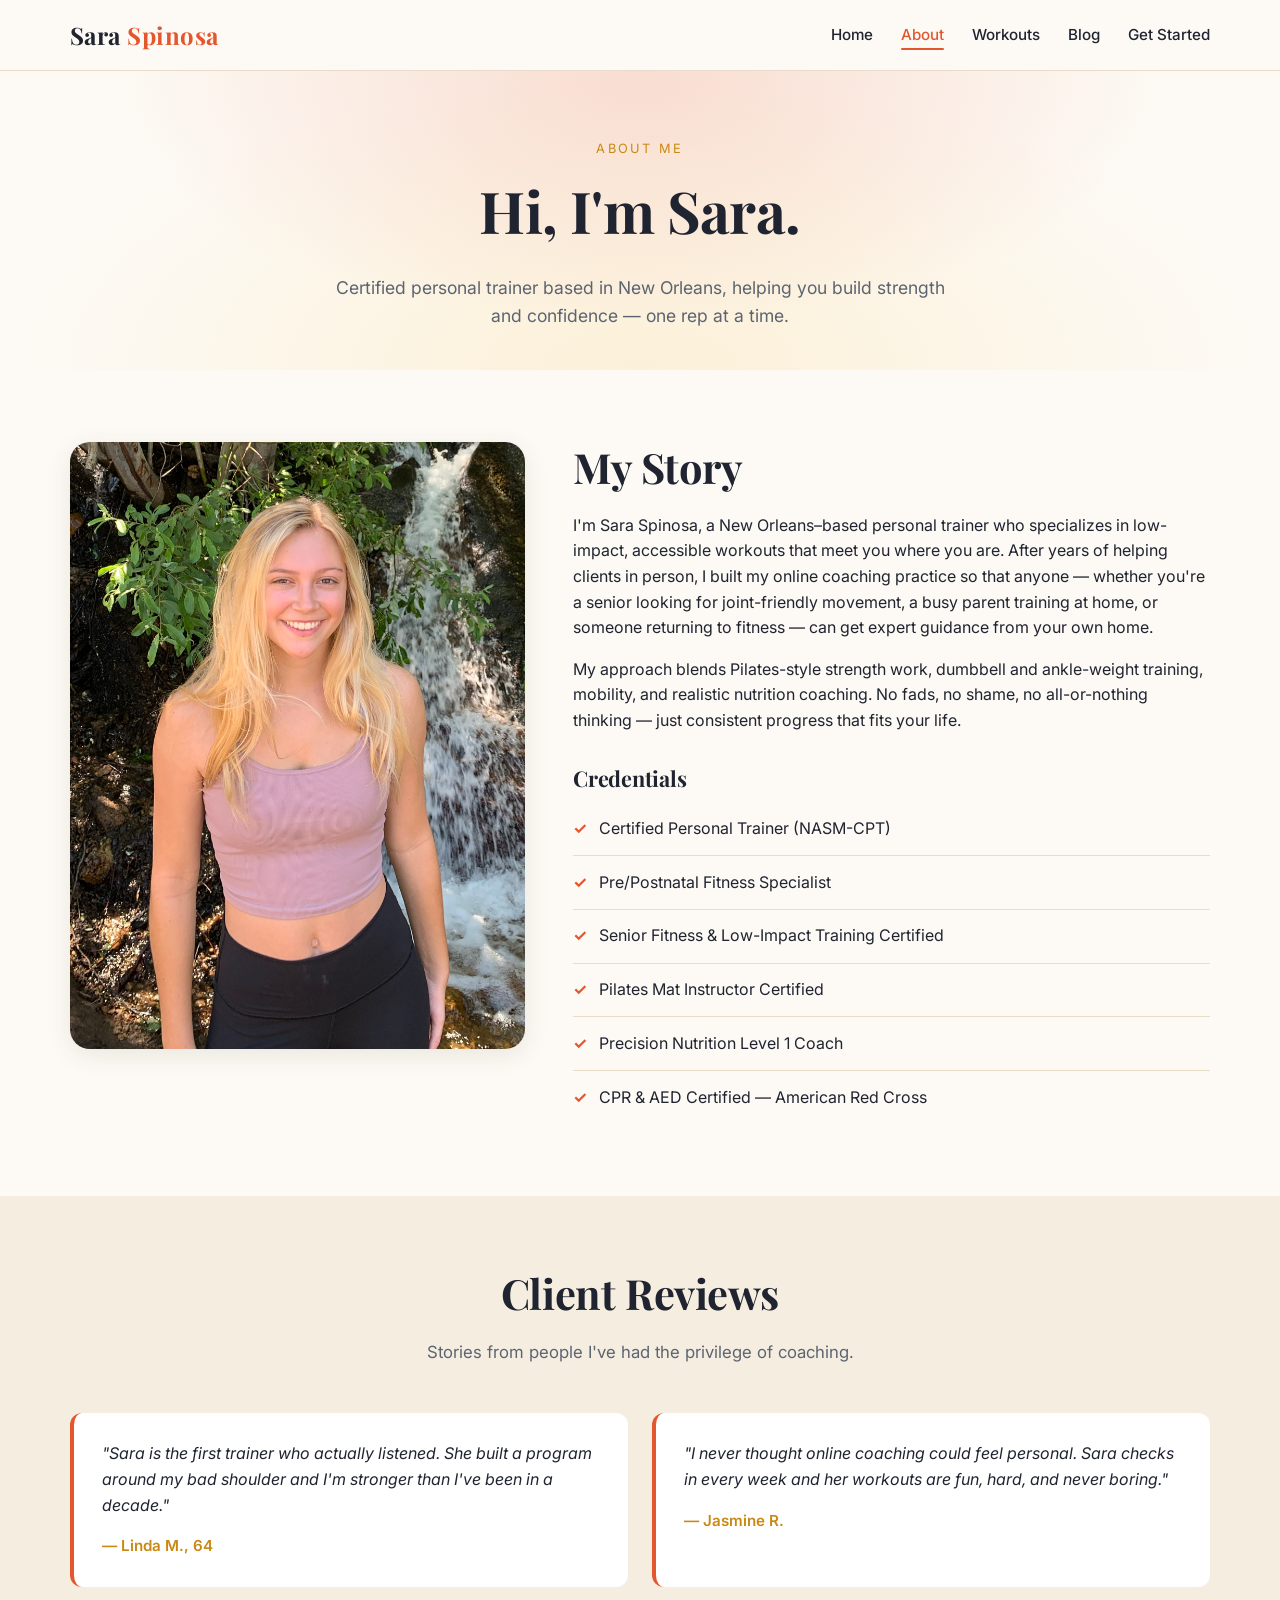
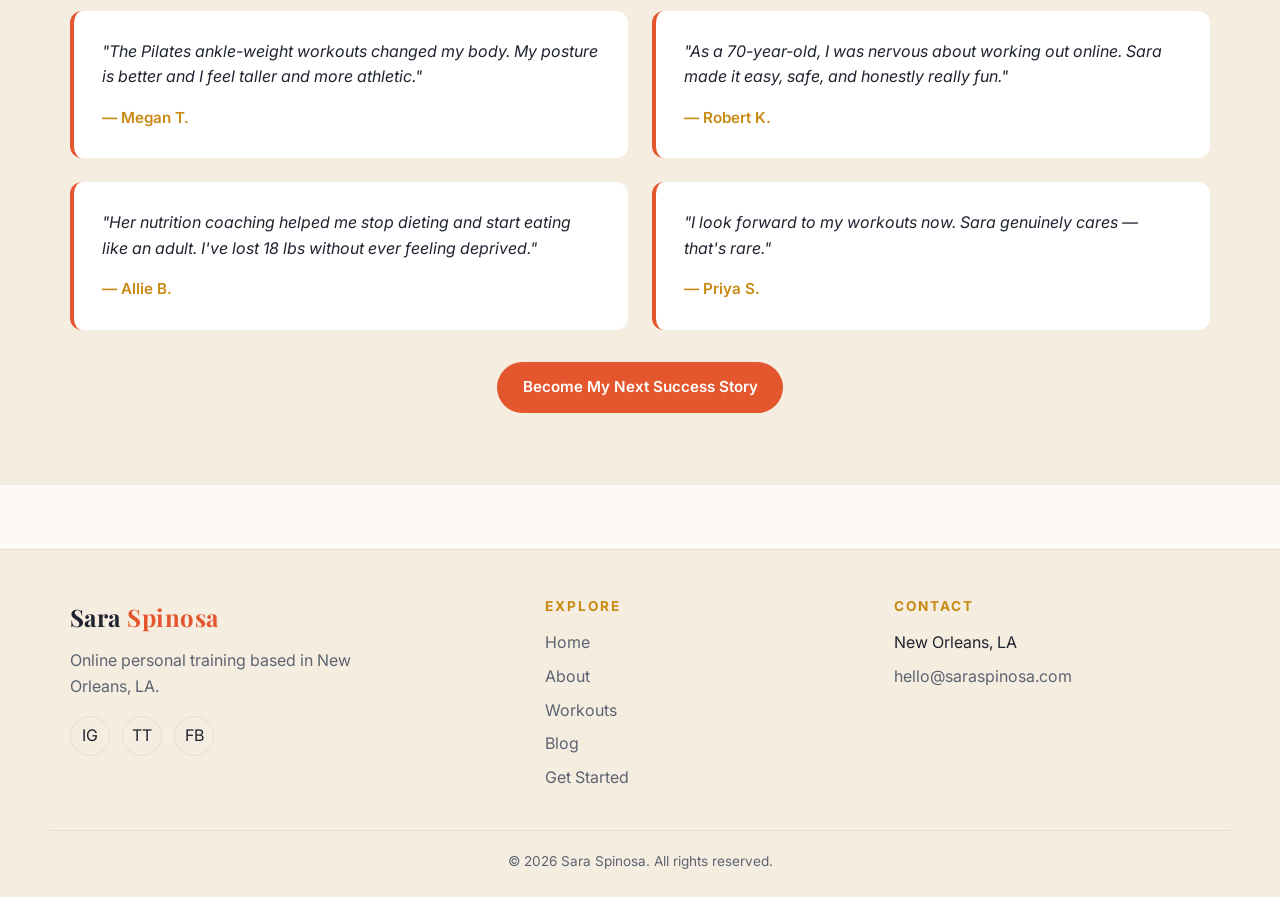
==== commit 4e416d95: "Add intro video, profile photo, and favicon" ====
--- a/about.html
+++ b/about.html
@@ -9,6 +9,7 @@
   <link rel="preconnect" href="https://fonts.gstatic.com" crossorigin />
   <link href="https://fonts.googleapis.com/css2?family=Inter:wght@400;500;600;700&family=Playfair+Display:wght@600;700&display=swap" rel="stylesheet" />
   <link rel="stylesheet" href="css/styles.css" />
+  <link rel="icon" href="assets/IMG_2662.jpg" type="image/jpeg" />
 </head>
 <body>
   <header class="navbar">
@@ -35,7 +36,7 @@
 
   <section class="section">
     <div class="container about-grid">
-      <div class="profile-image" aria-label="Photo of Sara Spinosa">SS</div>
+      <img src="assets/IMG_2662.jpg" alt="Sara Spinosa — Personal Trainer" class="profile-image" style="object-fit:cover;width:100%;" />
       <div>
         <h2>My Story</h2>
         <p>
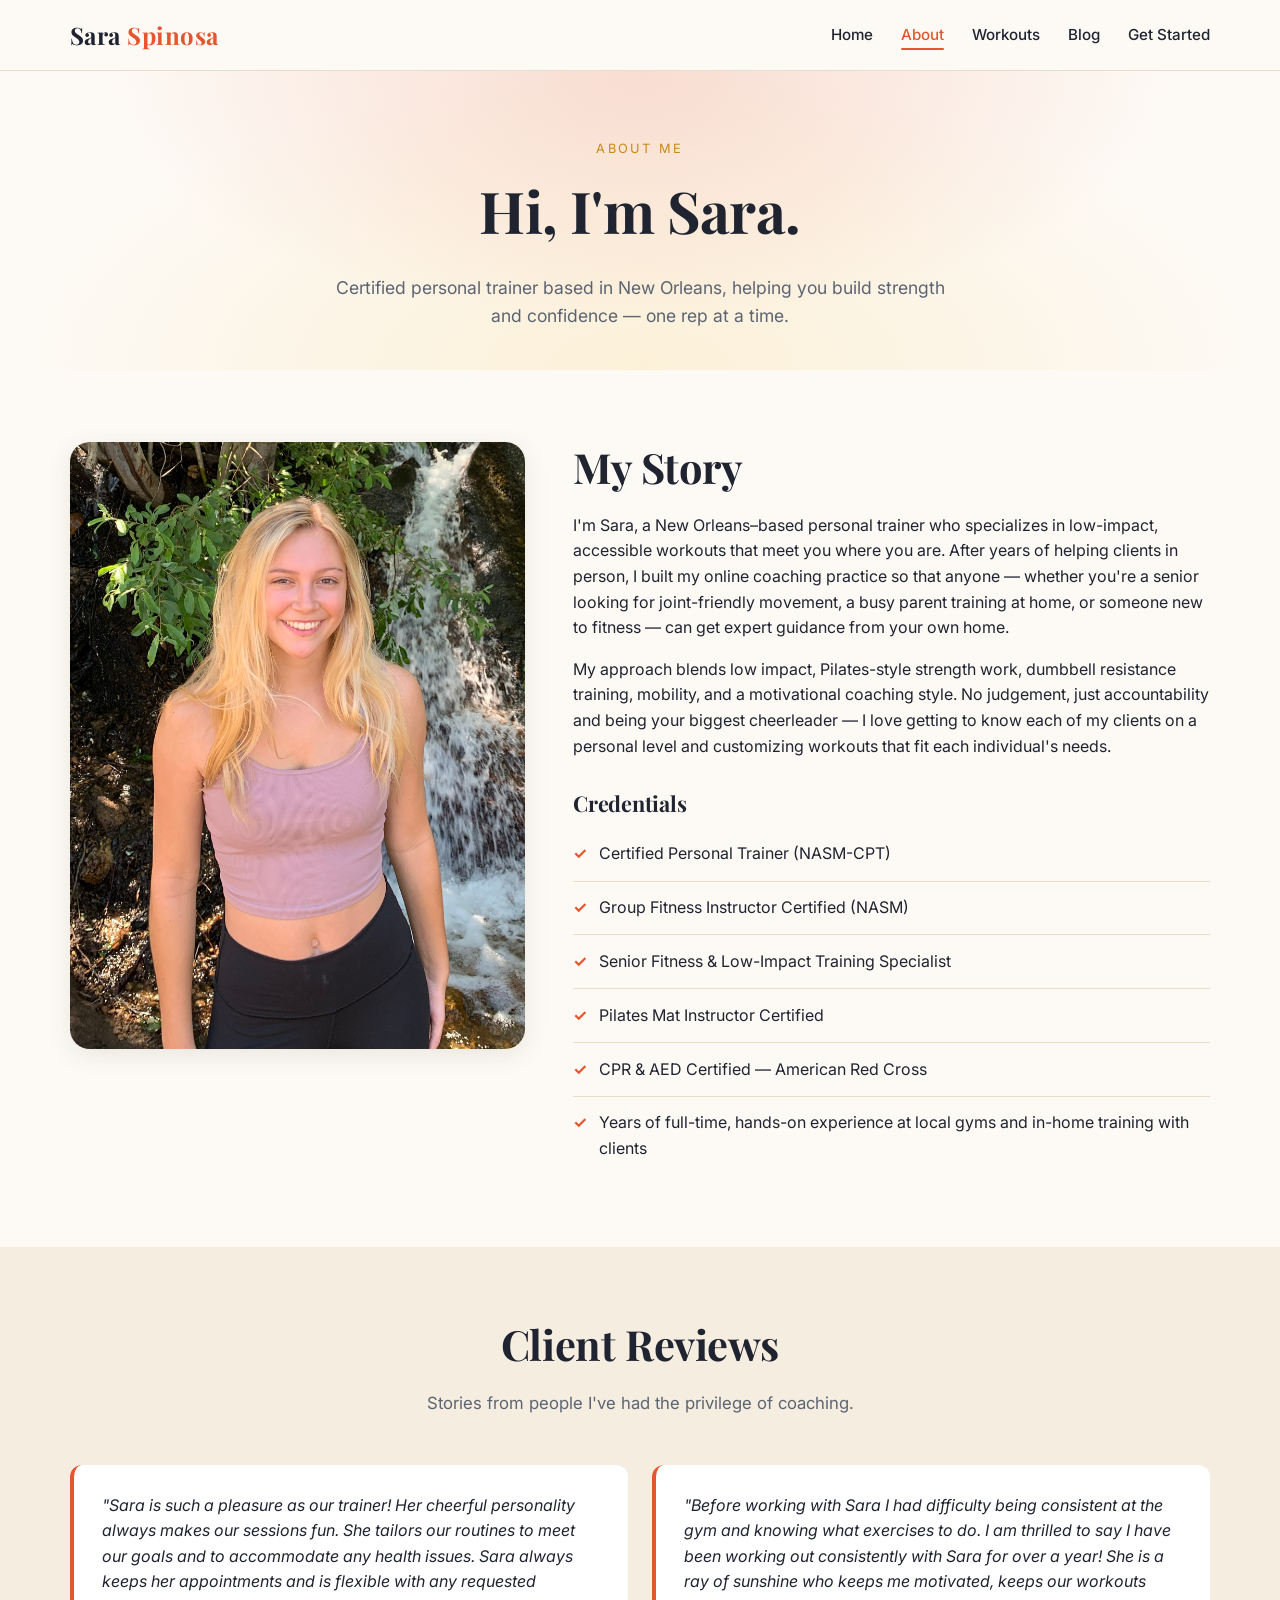
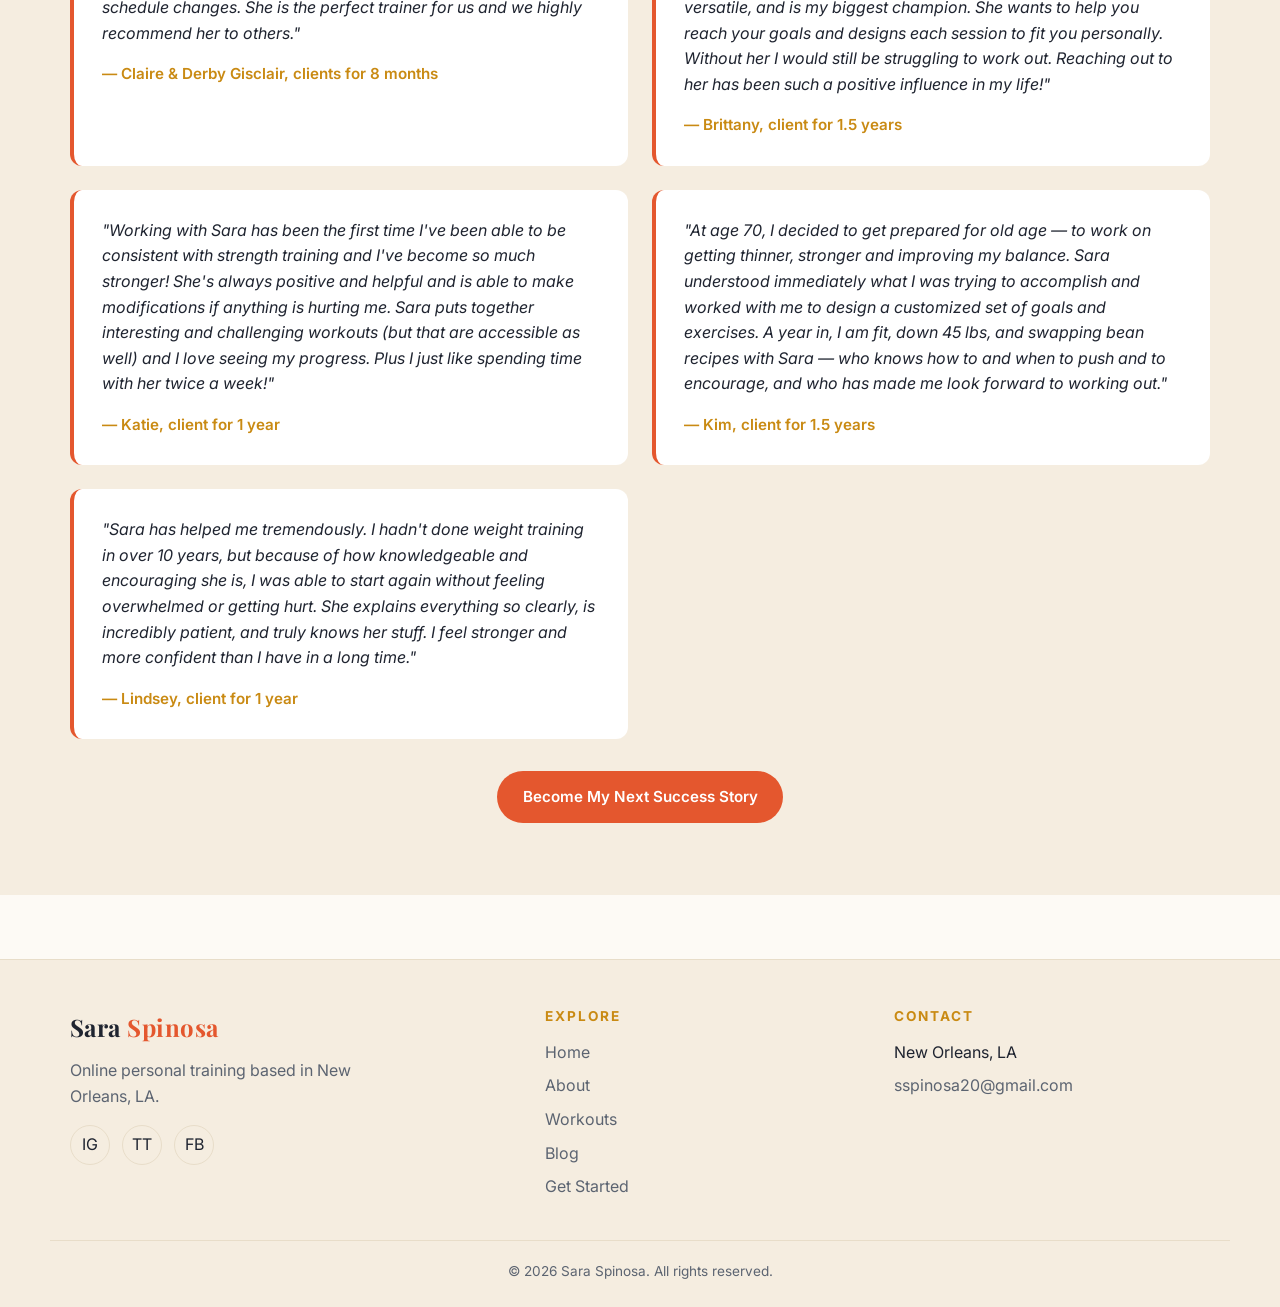
==== commit b17727bf: "Real testimonials, updated story/credentials, blog post, email and Instagram updates" ====
--- a/about.html
+++ b/about.html
@@ -40,27 +40,29 @@
       <div>
         <h2>My Story</h2>
         <p>
-          I'm Sara Spinosa, a New Orleans–based personal trainer who specializes in
+          I'm Sara, a New Orleans–based personal trainer who specializes in
           low-impact, accessible workouts that meet you where you are. After years
           of helping clients in person, I built my online coaching practice so that
           anyone — whether you're a senior looking for joint-friendly movement, a
-          busy parent training at home, or someone returning to fitness — can get
+          busy parent training at home, or someone new to fitness — can get
           expert guidance from your own home.
         </p>
         <p>
-          My approach blends Pilates-style strength work, dumbbell and ankle-weight
-          training, mobility, and realistic nutrition coaching. No fads, no shame,
-          no all-or-nothing thinking — just consistent progress that fits your life.
+          My approach blends low impact, Pilates-style strength work, dumbbell
+          resistance training, mobility, and a motivational coaching style. No
+          judgement, just accountability and being your biggest cheerleader — I
+          love getting to know each of my clients on a personal level and
+          customizing workouts that fit each individual's needs.
         </p>
 
         <h3 style="margin-top:2rem;">Credentials</h3>
         <ul class="cred-list">
           <li>Certified Personal Trainer (NASM-CPT)</li>
-          <li>Pre/Postnatal Fitness Specialist</li>
-          <li>Senior Fitness &amp; Low-Impact Training Certified</li>
+          <li>Group Fitness Instructor Certified (NASM)</li>
+          <li>Senior Fitness &amp; Low-Impact Training Specialist</li>
           <li>Pilates Mat Instructor Certified</li>
-          <li>Precision Nutrition Level 1 Coach</li>
           <li>CPR &amp; AED Certified — American Red Cross</li>
+          <li>Years of full-time, hands-on experience at local gyms and in-home training with clients</li>
         </ul>
       </div>
     </div>
@@ -74,28 +76,24 @@
       </div>
       <div class="grid cols-2">
         <div class="testimonial">
-          <p>"Sara is the first trainer who actually listened. She built a program around my bad shoulder and I'm stronger than I've been in a decade."</p>
-          <div class="who">— Linda M., 64</div>
+          <p>"Sara is such a pleasure as our trainer! Her cheerful personality always makes our sessions fun. She tailors our routines to meet our goals and to accommodate any health issues. Sara always keeps her appointments and is flexible with any requested schedule changes. She is the perfect trainer for us and we highly recommend her to others."</p>
+          <div class="who">— Claire &amp; Derby Gisclair, clients for 8 months</div>
         </div>
         <div class="testimonial">
-          <p>"I never thought online coaching could feel personal. Sara checks in every week and her workouts are fun, hard, and never boring."</p>
-          <div class="who">— Jasmine R.</div>
+          <p>"Before working with Sara I had difficulty being consistent at the gym and knowing what exercises to do. I am thrilled to say I have been working out consistently with Sara for over a year! She is a ray of sunshine who keeps me motivated, keeps our workouts versatile, and is my biggest champion. She wants to help you reach your goals and designs each session to fit you personally. Without her I would still be struggling to work out. Reaching out to her has been such a positive influence in my life!"</p>
+          <div class="who">— Brittany, client for 1.5 years</div>
         </div>
         <div class="testimonial">
-          <p>"The Pilates ankle-weight workouts changed my body. My posture is better and I feel taller and more athletic."</p>
-          <div class="who">— Megan T.</div>
+          <p>"Working with Sara has been the first time I've been able to be consistent with strength training and I've become so much stronger! She's always positive and helpful and is able to make modifications if anything is hurting me. Sara puts together interesting and challenging workouts (but that are accessible as well) and I love seeing my progress. Plus I just like spending time with her twice a week!"</p>
+          <div class="who">— Katie, client for 1 year</div>
         </div>
         <div class="testimonial">
-          <p>"As a 70-year-old, I was nervous about working out online. Sara made it easy, safe, and honestly really fun."</p>
-          <div class="who">— Robert K.</div>
+          <p>"At age 70, I decided to get prepared for old age — to work on getting thinner, stronger and improving my balance. Sara understood immediately what I was trying to accomplish and worked with me to design a customized set of goals and exercises. A year in, I am fit, down 45 lbs, and swapping bean recipes with Sara — who knows how to and when to push and to encourage, and who has made me look forward to working out."</p>
+          <div class="who">— Kim, client for 1.5 years</div>
         </div>
         <div class="testimonial">
-          <p>"Her nutrition coaching helped me stop dieting and start eating like an adult. I've lost 18 lbs without ever feeling deprived."</p>
-          <div class="who">— Allie B.</div>
-        </div>
-        <div class="testimonial">
-          <p>"I look forward to my workouts now. Sara genuinely cares — that's rare."</p>
-          <div class="who">— Priya S.</div>
+          <p>"Sara has helped me tremendously. I hadn't done weight training in over 10 years, but because of how knowledgeable and encouraging she is, I was able to start again without feeling overwhelmed or getting hurt. She explains everything so clearly, is incredibly patient, and truly knows her stuff. I feel stronger and more confident than I have in a long time."</p>
+          <div class="who">— Lindsey, client for 1 year</div>
         </div>
       </div>
       <div class="text-center mt-2">
@@ -112,7 +110,7 @@
           Online personal training based in New Orleans, LA.
         </p>
         <div class="socials">
-          <a href="https://instagram.com" target="_blank" rel="noopener" aria-label="Instagram">IG</a>
+          <a href="https://instagram.com/sara_liftsnola" target="_blank" rel="noopener" aria-label="Instagram">IG</a>
           <a href="https://tiktok.com" target="_blank" rel="noopener" aria-label="TikTok">TT</a>
           <a href="https://facebook.com" target="_blank" rel="noopener" aria-label="Facebook">FB</a>
         </div>
@@ -131,7 +129,7 @@
         <h4>Contact</h4>
         <ul>
           <li>New Orleans, LA</li>
-          <li><a href="mailto:hello@saraspinosa.com">hello@saraspinosa.com</a></li>
+          <li><a href="mailto:sspinosa20@gmail.com">sspinosa20@gmail.com</a></li>
         </ul>
       </div>
     </div>
--- a/css/styles.css
+++ b/css/styles.css
@@ -440,15 +440,11 @@
 
 .profile-image {
   aspect-ratio: 3 / 4;
-  background: linear-gradient(135deg, var(--color-primary), var(--color-accent));
   border-radius: var(--radius-lg);
-  display: flex;
-  align-items: center;
-  justify-content: center;
-  color: #fff;
-  font-family: var(--font-display);
-  font-size: 4rem;
   box-shadow: var(--shadow-md);
+  width: 100%;
+  display: block;
+  object-fit: cover;
 }
 
 .cred-list {
